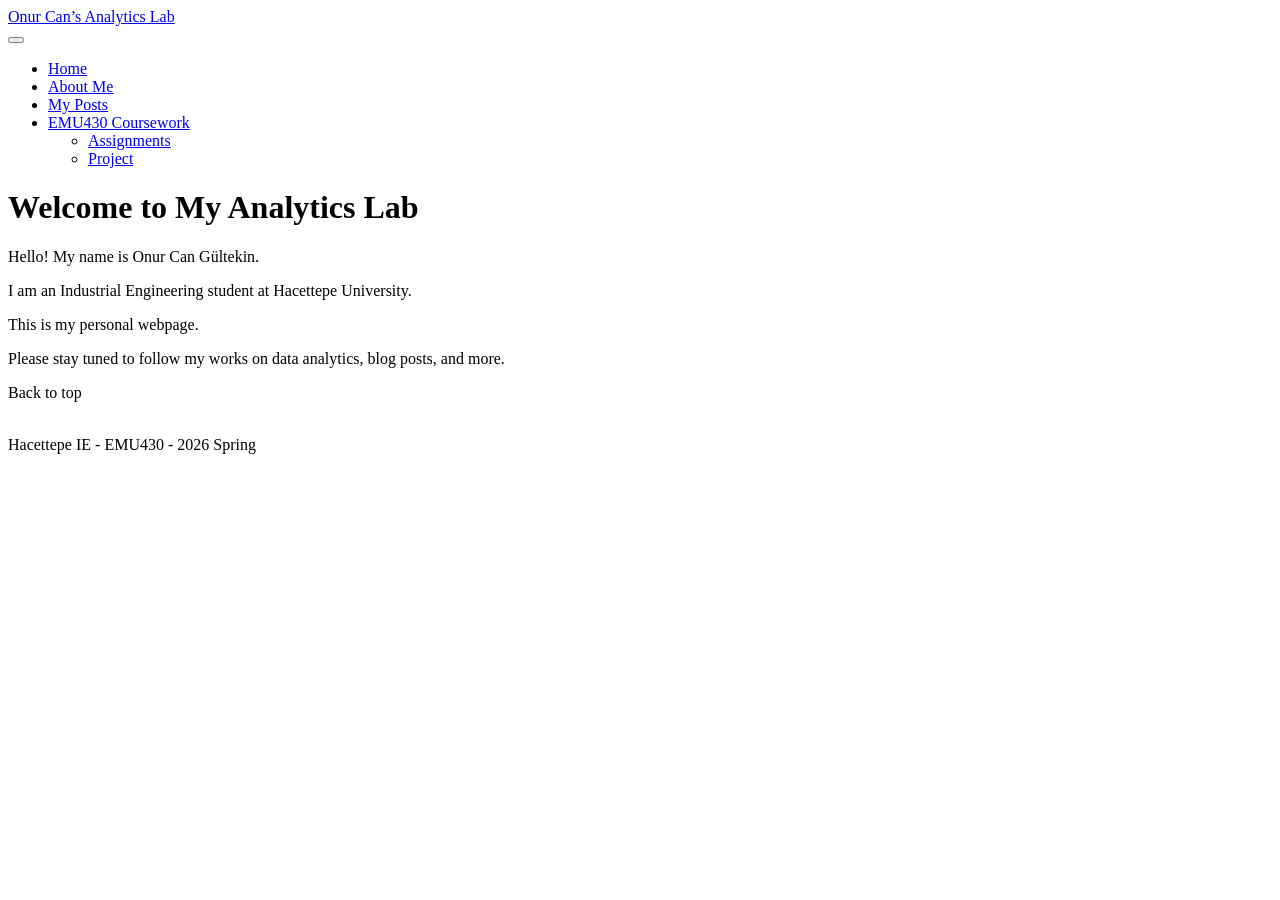
==== docs/index.html @ b6b61f8e "render website" ====
<!DOCTYPE html>
<html xmlns="http://www.w3.org/1999/xhtml" lang="en" xml:lang="en"><head>

<meta charset="utf-8">
<meta name="generator" content="quarto-1.9.36">

<meta name="viewport" content="width=device-width, initial-scale=1.0, user-scalable=yes">


<title>Welcome to My Analytics Lab – Onur Can’s Analytics Lab</title>
<style>
/* Default styles provided by pandoc.
** See https://pandoc.org/MANUAL.html#variables-for-html for config info.
*/
code{white-space: pre-wrap;}
span.smallcaps{font-variant: small-caps;}
div.columns{display: flex; gap: min(4vw, 1.5em);}
div.column{flex: auto; overflow-x: auto;}
div.hanging-indent{margin-left: 1.5em; text-indent: -1.5em;}
ul.task-list{list-style: none;}
ul.task-list li input[type="checkbox"] {
  width: 0.8em;
  margin: 0 0.8em 0.2em -1em; /* quarto-specific, see https://github.com/quarto-dev/quarto-cli/issues/4556 */ 
  vertical-align: middle;
}
</style>


<script src="site_libs/quarto-nav/quarto-nav.js"></script>
<script src="site_libs/quarto-nav/headroom.min.js"></script>
<script src="site_libs/clipboard/clipboard.min.js"></script>
<script src="site_libs/quarto-search/autocomplete.umd.js"></script>
<script src="site_libs/quarto-search/fuse.min.js"></script>
<script src="site_libs/quarto-search/quarto-search.js"></script>
<meta name="quarto:offset" content="./">
<script src="site_libs/quarto-html/quarto.js" type="module"></script>
<script src="site_libs/quarto-html/tabsets/tabsets.js" type="module"></script>
<script src="site_libs/quarto-html/popper.min.js"></script>
<script src="site_libs/quarto-html/tippy.umd.min.js"></script>
<script src="site_libs/quarto-html/anchor.min.js"></script>
<link href="site_libs/quarto-html/tippy.css" rel="stylesheet">
<link href="site_libs/quarto-html/quarto-syntax-highlighting-845c23b38eaddc0f92fda52bfe77a8c8.css" rel="stylesheet" class="quarto-color-scheme" id="quarto-text-highlighting-styles">
<link href="site_libs/quarto-html/quarto-syntax-highlighting-dark-f418161beb48e0141c760e455f12af2c.css" rel="stylesheet" class="quarto-color-scheme quarto-color-alternate" id="quarto-text-highlighting-styles">
<link href="site_libs/quarto-html/quarto-syntax-highlighting-845c23b38eaddc0f92fda52bfe77a8c8.css" rel="stylesheet" class="quarto-color-scheme-extra" id="quarto-text-highlighting-styles">
<script src="site_libs/bootstrap/bootstrap.min.js"></script>
<link href="site_libs/bootstrap/bootstrap-icons.css" rel="stylesheet">
<link href="site_libs/bootstrap/bootstrap-6598461ff1bf7084bf14536e9c45f7d7.min.css" rel="stylesheet" append-hash="true" class="quarto-color-scheme" id="quarto-bootstrap" data-mode="light">
<link href="site_libs/bootstrap/bootstrap-dark-7228469e8177cf19fa3481c50c5a92b0.min.css" rel="stylesheet" append-hash="true" class="quarto-color-scheme quarto-color-alternate" id="quarto-bootstrap" data-mode="dark">
<link href="site_libs/bootstrap/bootstrap-6598461ff1bf7084bf14536e9c45f7d7.min.css" rel="stylesheet" append-hash="true" class="quarto-color-scheme-extra" id="quarto-bootstrap" data-mode="light">
<script id="quarto-search-options" type="application/json">{
  "location": "navbar",
  "copy-button": false,
  "collapse-after": 3,
  "panel-placement": "end",
  "type": "overlay",
  "limit": 50,
  "keyboard-shortcut": [
    "f",
    "/",
    "s"
  ],
  "show-item-context": false,
  "language": {
    "search-no-results-text": "No results",
    "search-matching-documents-text": "matching documents",
    "search-copy-link-title": "Copy link to search",
    "search-hide-matches-text": "Hide additional matches",
    "search-more-match-text": "more match in this document",
    "search-more-matches-text": "more matches in this document",
    "search-clear-button-title": "Clear",
    "search-text-placeholder": "",
    "search-detached-cancel-button-title": "Cancel",
    "search-submit-button-title": "Submit",
    "search-label": "Search"
  }
}</script>


<link rel="stylesheet" href="styles.css">
</head>

<body class="docked nav-fixed quarto-light"><script id="quarto-html-before-body" type="application/javascript">
    const toggleBodyColorMode = (bsSheetEl) => {
      const mode = bsSheetEl.getAttribute("data-mode");
      const bodyEl = window.document.querySelector("body");
      if (mode === "dark") {
        bodyEl.classList.add("quarto-dark");
        bodyEl.classList.remove("quarto-light");
      } else {
        bodyEl.classList.add("quarto-light");
        bodyEl.classList.remove("quarto-dark");
      }
    }
    const toggleBodyColorPrimary = () => {
      const bsSheetEl = window.document.querySelector("link#quarto-bootstrap:not([rel=disabled-stylesheet])");
      if (bsSheetEl) {
        toggleBodyColorMode(bsSheetEl);
      }
    }
    const setColorSchemeToggle = (alternate) => {
      const toggles = window.document.querySelectorAll('.quarto-color-scheme-toggle');
      for (let i=0; i < toggles.length; i++) {
        const toggle = toggles[i];
        if (toggle) {
          if (alternate) {
            toggle.classList.add("alternate");
          } else {
            toggle.classList.remove("alternate");
          }
        }
      }
    };
    const toggleColorMode = (alternate) => {
      // Switch the stylesheets
      const primaryStylesheets = window.document.querySelectorAll('link.quarto-color-scheme:not(.quarto-color-alternate)');
      const alternateStylesheets = window.document.querySelectorAll('link.quarto-color-scheme.quarto-color-alternate');
      manageTransitions('#quarto-margin-sidebar .nav-link', false);
      if (alternate) {
        // note: dark is layered on light, we don't disable primary!
        enableStylesheet(alternateStylesheets);
        for (const sheetNode of alternateStylesheets) {
          if (sheetNode.id === "quarto-bootstrap") {
            toggleBodyColorMode(sheetNode);
          }
        }
      } else {
        disableStylesheet(alternateStylesheets);
        enableStylesheet(primaryStylesheets)
        toggleBodyColorPrimary();
      }
      manageTransitions('#quarto-margin-sidebar .nav-link', true);
      // Switch the toggles
      setColorSchemeToggle(alternate)
      // Hack to workaround the fact that safari doesn't
      // properly recolor the scrollbar when toggling (#1455)
      if (navigator.userAgent.indexOf('Safari') > 0 && navigator.userAgent.indexOf('Chrome') == -1) {
        manageTransitions("body", false);
        window.scrollTo(0, 1);
        setTimeout(() => {
          window.scrollTo(0, 0);
          manageTransitions("body", true);
        }, 40);
      }
    }
    const disableStylesheet = (stylesheets) => {
      for (let i=0; i < stylesheets.length; i++) {
        const stylesheet = stylesheets[i];
        stylesheet.rel = 'disabled-stylesheet';
      }
    }
    const enableStylesheet = (stylesheets) => {
      for (let i=0; i < stylesheets.length; i++) {
        const stylesheet = stylesheets[i];
        if(stylesheet.rel !== 'stylesheet') { // for Chrome, which will still FOUC without this check
          stylesheet.rel = 'stylesheet';
        }
      }
    }
    const manageTransitions = (selector, allowTransitions) => {
      const els = window.document.querySelectorAll(selector);
      for (let i=0; i < els.length; i++) {
        const el = els[i];
        if (allowTransitions) {
          el.classList.remove('notransition');
        } else {
          el.classList.add('notransition');
        }
      }
    }
    const isFileUrl = () => {
      return window.location.protocol === 'file:';
    }
    const hasAlternateSentinel = () => {
      let styleSentinel = getColorSchemeSentinel();
      if (styleSentinel !== null) {
        return styleSentinel === "alternate";
      } else {
        return false;
      }
    }
    const setStyleSentinel = (alternate) => {
      const value = alternate ? "alternate" : "default";
      if (!isFileUrl()) {
        window.localStorage.setItem("quarto-color-scheme", value);
      } else {
        localAlternateSentinel = value;
      }
    }
    const getColorSchemeSentinel = () => {
      if (!isFileUrl()) {
        const storageValue = window.localStorage.getItem("quarto-color-scheme");
        return storageValue != null ? storageValue : localAlternateSentinel;
      } else {
        return localAlternateSentinel;
      }
    }
    const toggleGiscusIfUsed = (isAlternate, darkModeDefault) => {
      const baseTheme = document.querySelector('#giscus-base-theme')?.value ?? 'light';
      const alternateTheme = document.querySelector('#giscus-alt-theme')?.value ?? 'dark';
      let newTheme = '';
      if(authorPrefersDark) {
        newTheme = isAlternate ? baseTheme : alternateTheme;
      } else {
        newTheme = isAlternate ? alternateTheme : baseTheme;
      }
      const changeGiscusTheme = () => {
        // From: https://github.com/giscus/giscus/issues/336
        const sendMessage = (message) => {
          const iframe = document.querySelector('iframe.giscus-frame');
          if (!iframe) return;
          iframe.contentWindow.postMessage({ giscus: message }, 'https://giscus.app');
        }
        sendMessage({
          setConfig: {
            theme: newTheme
          }
        });
      }
      const isGiscussLoaded = window.document.querySelector('iframe.giscus-frame') !== null;
      if (isGiscussLoaded) {
        changeGiscusTheme();
      }
    };
    const authorPrefersDark = false;
    const darkModeDefault = authorPrefersDark;
      document.querySelector('link#quarto-text-highlighting-styles.quarto-color-scheme-extra').rel = 'disabled-stylesheet';
      document.querySelector('link#quarto-bootstrap.quarto-color-scheme-extra').rel = 'disabled-stylesheet';
    let localAlternateSentinel = darkModeDefault ? 'alternate' : 'default';
    // Dark / light mode switch
    window.quartoToggleColorScheme = () => {
      // Read the current dark / light value
      let toAlternate = !hasAlternateSentinel();
      toggleColorMode(toAlternate);
      setStyleSentinel(toAlternate);
      toggleGiscusIfUsed(toAlternate, darkModeDefault);
      window.dispatchEvent(new Event('resize'));
    };
    // Switch to dark mode if need be
    if (hasAlternateSentinel()) {
      toggleColorMode(true);
    } else {
      toggleColorMode(false);
    }
  </script>

<div id="quarto-search-results"></div>
  <header id="quarto-header" class="headroom fixed-top">
    <nav class="navbar navbar-expand-lg " data-bs-theme="dark">
      <div class="navbar-container container-fluid">
      <div class="navbar-brand-container mx-auto">
    <a class="navbar-brand" href="./index.html">
    <span class="navbar-title">Onur Can’s Analytics Lab</span>
    </a>
  </div>
            <div id="quarto-search" class="" title="Search"></div>
          <button class="navbar-toggler" type="button" data-bs-toggle="collapse" data-bs-target="#navbarCollapse" aria-controls="navbarCollapse" role="menu" aria-expanded="false" aria-label="Toggle navigation" onclick="if (window.quartoToggleHeadroom) { window.quartoToggleHeadroom(); }">
  <span class="navbar-toggler-icon"></span>
</button>
          <div class="collapse navbar-collapse" id="navbarCollapse">
            <ul class="navbar-nav navbar-nav-scroll me-auto">
  <li class="nav-item">
    <a class="nav-link active" href="./index.html" aria-current="page"> 
<span class="menu-text">Home</span></a>
  </li>  
  <li class="nav-item">
    <a class="nav-link" href="./about.html"> 
<span class="menu-text">About Me</span></a>
  </li>  
  <li class="nav-item">
    <a class="nav-link" href="./posts.html"> 
<span class="menu-text">My Posts</span></a>
  </li>  
  <li class="nav-item dropdown ">
    <a class="nav-link dropdown-toggle" href="#" id="nav-menu-emu430-coursework" role="link" data-bs-toggle="dropdown" aria-expanded="false">
 <span class="menu-text">EMU430 Coursework</span>
    </a>
    <ul class="dropdown-menu" aria-labelledby="nav-menu-emu430-coursework">    
        <li>
    <a class="dropdown-item" href="./assignments.html">
 <span class="dropdown-text">Assignments</span></a>
  </li>  
        <li>
    <a class="dropdown-item" href="./project.html">
 <span class="dropdown-text">Project</span></a>
  </li>  
    </ul>
  </li>
</ul>
          </div> <!-- /navcollapse -->
            <div class="quarto-navbar-tools tools-wide">
    <a href="https://emu-hacettepe-analytics.github.io/emu430-spring2026-onurcang/" title="" class="quarto-navigation-tool px-1" aria-label=""><i class="bi bi-github"></i></a>
    <a href="https://www.instagram.com/onurcangultekn/" title="" class="quarto-navigation-tool px-1" aria-label=""><i class="bi bi-instagram"></i></a>
    <a href="https://www.linkedin.com/in/onur-can-g%C3%BCltekin-58121321a/" title="" class="quarto-navigation-tool px-1" aria-label=""><i class="bi bi-linkedin"></i></a>
  <a href="" class="quarto-color-scheme-toggle quarto-navigation-tool  px-1" onclick="window.quartoToggleColorScheme(); return false;" title="Toggle dark mode"><i class="bi"></i></a>
</div>
      </div> <!-- /container-fluid -->
    </nav>
</header>
<!-- content -->
<div id="quarto-content" class="quarto-container page-columns page-rows-contents page-layout-article page-navbar">
<!-- sidebar -->
  <nav id="quarto-sidebar" class="sidebar collapse collapse-horizontal quarto-sidebar-collapse-item sidebar-navigation docked overflow-auto">
    
</nav>
<div id="quarto-sidebar-glass" class="quarto-sidebar-collapse-item" data-bs-toggle="collapse" data-bs-target=".quarto-sidebar-collapse-item"></div>
<!-- margin-sidebar -->
    <div id="quarto-margin-sidebar" class="sidebar margin-sidebar zindex-bottom">
    </div>
<!-- main -->
<main class="content" id="quarto-document-content">


<header id="title-block-header" class="quarto-title-block default">
<div class="quarto-title">
<h1 class="title">Welcome to My Analytics Lab</h1>
</div>



<div class="quarto-title-meta">

    
  
    
  </div>
  


</header>


<p>Hello! My name is Onur Can Gültekin.</p>
<p>I am an Industrial Engineering student at Hacettepe University.</p>
<p>This is my personal webpage.</p>
<p>Please stay tuned to follow my works on data analytics, blog posts, and more.</p>



<a onclick="window.scrollTo(0, 0); return false;" role="button" id="quarto-back-to-top"><i class="bi bi-arrow-up"></i> Back to top</a></main> <!-- /main -->
<script id="quarto-html-after-body" type="application/javascript">
  window.document.addEventListener("DOMContentLoaded", function (event) {
    // Ensure there is a toggle, if there isn't float one in the top right
    if (window.document.querySelector('.quarto-color-scheme-toggle') === null) {
      const a = window.document.createElement('a');
      a.classList.add('top-right');
      a.classList.add('quarto-color-scheme-toggle');
      a.href = "";
      a.onclick = function() { try { window.quartoToggleColorScheme(); } catch {} return false; };
      const i = window.document.createElement("i");
      i.classList.add('bi');
      a.appendChild(i);
      window.document.body.appendChild(a);
    }
    setColorSchemeToggle(hasAlternateSentinel())
    const icon = "";
    const anchorJS = new window.AnchorJS();
    anchorJS.options = {
      placement: 'right',
      icon: icon
    };
    anchorJS.add('.anchored');
    const isCodeAnnotation = (el) => {
      for (const clz of el.classList) {
        if (clz.startsWith('code-annotation-')) {                     
          return true;
        }
      }
      return false;
    }
    const onCopySuccess = function(e) {
      // button target
      const button = e.trigger;
      // don't keep focus
      button.blur();
      // flash "checked"
      button.classList.add('code-copy-button-checked');
      var currentTitle = button.getAttribute("title");
      button.setAttribute("title", "Copied!");
      let tooltip;
      if (window.bootstrap) {
        button.setAttribute("data-bs-toggle", "tooltip");
        button.setAttribute("data-bs-placement", "left");
        button.setAttribute("data-bs-title", "Copied!");
        tooltip = new bootstrap.Tooltip(button, 
          { trigger: "manual", 
            customClass: "code-copy-button-tooltip",
            offset: [0, -8]});
        tooltip.show();    
      }
      setTimeout(function() {
        if (tooltip) {
          tooltip.hide();
          button.removeAttribute("data-bs-title");
          button.removeAttribute("data-bs-toggle");
          button.removeAttribute("data-bs-placement");
        }
        button.setAttribute("title", currentTitle);
        button.classList.remove('code-copy-button-checked');
      }, 1000);
      // clear code selection
      e.clearSelection();
    }
    const getTextToCopy = function(trigger) {
      const outerScaffold = trigger.parentElement.cloneNode(true);
      const codeEl = outerScaffold.querySelector('code');
      for (const childEl of codeEl.children) {
        if (isCodeAnnotation(childEl)) {
          childEl.remove();
        }
      }
      return codeEl.innerText;
    }
    const clipboard = new window.ClipboardJS('.code-copy-button:not([data-in-quarto-modal])', {
      text: getTextToCopy
    });
    clipboard.on('success', onCopySuccess);
    if (window.document.getElementById('quarto-embedded-source-code-modal')) {
      const clipboardModal = new window.ClipboardJS('.code-copy-button[data-in-quarto-modal]', {
        text: getTextToCopy,
        container: window.document.getElementById('quarto-embedded-source-code-modal')
      });
      clipboardModal.on('success', onCopySuccess);
    }
      var localhostRegex = new RegExp(/^(?:http|https):\/\/localhost\:?[0-9]*\//);
      var mailtoRegex = new RegExp(/^mailto:/);
        var filterRegex = new RegExp('/' + window.location.host + '/');
      var isInternal = (href) => {
          return filterRegex.test(href) || localhostRegex.test(href) || mailtoRegex.test(href);
      }
      // Inspect non-navigation links and adorn them if external
     var links = window.document.querySelectorAll('a[href]:not(.nav-link):not(.navbar-brand):not(.toc-action):not(.sidebar-link):not(.sidebar-item-toggle):not(.pagination-link):not(.no-external):not([aria-hidden]):not(.dropdown-item):not(.quarto-navigation-tool):not(.about-link)');
      for (var i=0; i<links.length; i++) {
        const link = links[i];
        if (!isInternal(link.href)) {
          // undo the damage that might have been done by quarto-nav.js in the case of
          // links that we want to consider external
          if (link.dataset.originalHref !== undefined) {
            link.href = link.dataset.originalHref;
          }
        }
      }
    function tippyHover(el, contentFn, onTriggerFn, onUntriggerFn) {
      const config = {
        allowHTML: true,
        maxWidth: 500,
        delay: 100,
        arrow: false,
        appendTo: function(el) {
            return el.parentElement;
        },
        interactive: true,
        interactiveBorder: 10,
        theme: 'quarto',
        placement: 'bottom-start',
      };
      if (contentFn) {
        config.content = contentFn;
      }
      if (onTriggerFn) {
        config.onTrigger = onTriggerFn;
      }
      if (onUntriggerFn) {
        config.onUntrigger = onUntriggerFn;
      }
      window.tippy(el, config); 
    }
    const noterefs = window.document.querySelectorAll('a[role="doc-noteref"]');
    for (var i=0; i<noterefs.length; i++) {
      const ref = noterefs[i];
      tippyHover(ref, function() {
        // use id or data attribute instead here
        let href = ref.getAttribute('data-footnote-href') || ref.getAttribute('href');
        try { href = new URL(href).hash; } catch {}
        const id = href.replace(/^#\/?/, "");
        const note = window.document.getElementById(id);
        if (note) {
          return note.innerHTML;
        } else {
          return "";
        }
      });
    }
    const xrefs = window.document.querySelectorAll('a.quarto-xref');
    const processXRef = (id, note) => {
      // Strip column container classes
      const stripColumnClz = (el) => {
        el.classList.remove("page-full", "page-columns");
        if (el.children) {
          for (const child of el.children) {
            stripColumnClz(child);
          }
        }
      }
      stripColumnClz(note)
      if (id === null || id.startsWith('sec-')) {
        // Special case sections, only their first couple elements
        const container = document.createElement("div");
        if (note.children && note.children.length > 2) {
          container.appendChild(note.children[0].cloneNode(true));
          for (let i = 1; i < note.children.length; i++) {
            const child = note.children[i];
            if (child.tagName === "P" && child.innerText === "") {
              continue;
            } else {
              container.appendChild(child.cloneNode(true));
              break;
            }
          }
          if (window.Quarto?.typesetMath) {
            window.Quarto.typesetMath(container);
          }
          return container.innerHTML
        } else {
          if (window.Quarto?.typesetMath) {
            window.Quarto.typesetMath(note);
          }
          return note.innerHTML;
        }
      } else {
        // Remove any anchor links if they are present
        const anchorLink = note.querySelector('a.anchorjs-link');
        if (anchorLink) {
          anchorLink.remove();
        }
        if (window.Quarto?.typesetMath) {
          window.Quarto.typesetMath(note);
        }
        if (note.classList.contains("callout")) {
          return note.outerHTML;
        } else {
          return note.innerHTML;
        }
      }
    }
    for (var i=0; i<xrefs.length; i++) {
      const xref = xrefs[i];
      tippyHover(xref, undefined, function(instance) {
        instance.disable();
        let url = xref.getAttribute('href');
        let hash = undefined; 
        if (url.startsWith('#')) {
          hash = url;
        } else {
          try { hash = new URL(url).hash; } catch {}
        }
        if (hash) {
          const id = hash.replace(/^#\/?/, "");
          const note = window.document.getElementById(id);
          if (note !== null) {
            try {
              const html = processXRef(id, note.cloneNode(true));
              instance.setContent(html);
            } finally {
              instance.enable();
              instance.show();
            }
          } else {
            // See if we can fetch this
            fetch(url.split('#')[0])
            .then(res => res.text())
            .then(html => {
              const parser = new DOMParser();
              const htmlDoc = parser.parseFromString(html, "text/html");
              const note = htmlDoc.getElementById(id);
              if (note !== null) {
                const html = processXRef(id, note);
                instance.setContent(html);
              } 
            }).finally(() => {
              instance.enable();
              instance.show();
            });
          }
        } else {
          // See if we can fetch a full url (with no hash to target)
          // This is a special case and we should probably do some content thinning / targeting
          fetch(url)
          .then(res => res.text())
          .then(html => {
            const parser = new DOMParser();
            const htmlDoc = parser.parseFromString(html, "text/html");
            const note = htmlDoc.querySelector('main.content');
            if (note !== null) {
              // This should only happen for chapter cross references
              // (since there is no id in the URL)
              // remove the first header
              if (note.children.length > 0 && note.children[0].tagName === "HEADER") {
                note.children[0].remove();
              }
              const html = processXRef(null, note);
              instance.setContent(html);
            } 
          }).finally(() => {
            instance.enable();
            instance.show();
          });
        }
      }, function(instance) {
      });
    }
        let selectedAnnoteEl;
        const selectorForAnnotation = ( cell, annotation) => {
          let cellAttr = 'data-code-cell="' + cell + '"';
          let lineAttr = 'data-code-annotation="' +  annotation + '"';
          const selector = 'span[' + cellAttr + '][' + lineAttr + ']';
          return selector;
        }
        const selectCodeLines = (annoteEl) => {
          const doc = window.document;
          const targetCell = annoteEl.getAttribute("data-target-cell");
          const targetAnnotation = annoteEl.getAttribute("data-target-annotation");
          const annoteSpan = window.document.querySelector(selectorForAnnotation(targetCell, targetAnnotation));
          const lines = annoteSpan.getAttribute("data-code-lines").split(",");
          const lineIds = lines.map((line) => {
            return targetCell + "-" + line;
          })
          let top = null;
          let height = null;
          let parent = null;
          if (lineIds.length > 0) {
              //compute the position of the single el (top and bottom and make a div)
              const el = window.document.getElementById(lineIds[0]);
              top = el.offsetTop;
              height = el.offsetHeight;
              parent = el.parentElement.parentElement;
            if (lineIds.length > 1) {
              const lastEl = window.document.getElementById(lineIds[lineIds.length - 1]);
              const bottom = lastEl.offsetTop + lastEl.offsetHeight;
              height = bottom - top;
            }
            if (top !== null && height !== null && parent !== null) {
              // cook up a div (if necessary) and position it 
              let div = window.document.getElementById("code-annotation-line-highlight");
              if (div === null) {
                div = window.document.createElement("div");
                div.setAttribute("id", "code-annotation-line-highlight");
                div.style.position = 'absolute';
                parent.appendChild(div);
              }
              div.style.top = top - 2 + "px";
              div.style.height = height + 4 + "px";
              div.style.left = 0;
              let gutterDiv = window.document.getElementById("code-annotation-line-highlight-gutter");
              if (gutterDiv === null) {
                gutterDiv = window.document.createElement("div");
                gutterDiv.setAttribute("id", "code-annotation-line-highlight-gutter");
                gutterDiv.style.position = 'absolute';
                const codeCell = window.document.getElementById(targetCell);
                const gutter = codeCell.querySelector('.code-annotation-gutter');
                gutter.appendChild(gutterDiv);
              }
              gutterDiv.style.top = top - 2 + "px";
              gutterDiv.style.height = height + 4 + "px";
            }
            selectedAnnoteEl = annoteEl;
          }
        };
        const unselectCodeLines = () => {
          const elementsIds = ["code-annotation-line-highlight", "code-annotation-line-highlight-gutter"];
          elementsIds.forEach((elId) => {
            const div = window.document.getElementById(elId);
            if (div) {
              div.remove();
            }
          });
          selectedAnnoteEl = undefined;
        };
          // Handle positioning of the toggle
      window.addEventListener(
        "resize",
        throttle(() => {
          elRect = undefined;
          if (selectedAnnoteEl) {
            selectCodeLines(selectedAnnoteEl);
          }
        }, 10)
      );
      function throttle(fn, ms) {
      let throttle = false;
      let timer;
        return (...args) => {
          if(!throttle) { // first call gets through
              fn.apply(this, args);
              throttle = true;
          } else { // all the others get throttled
              if(timer) clearTimeout(timer); // cancel #2
              timer = setTimeout(() => {
                fn.apply(this, args);
                timer = throttle = false;
              }, ms);
          }
        };
      }
        // Attach click handler to the DT
        const annoteDls = window.document.querySelectorAll('dt[data-target-cell]');
        for (const annoteDlNode of annoteDls) {
          annoteDlNode.addEventListener('click', (event) => {
            const clickedEl = event.target;
            if (clickedEl !== selectedAnnoteEl) {
              unselectCodeLines();
              const activeEl = window.document.querySelector('dt[data-target-cell].code-annotation-active');
              if (activeEl) {
                activeEl.classList.remove('code-annotation-active');
              }
              selectCodeLines(clickedEl);
              clickedEl.classList.add('code-annotation-active');
            } else {
              // Unselect the line
              unselectCodeLines();
              clickedEl.classList.remove('code-annotation-active');
            }
          });
        }
    const findCites = (el) => {
      const parentEl = el.parentElement;
      if (parentEl) {
        const cites = parentEl.dataset.cites;
        if (cites) {
          return {
            el,
            cites: cites.split(' ')
          };
        } else {
          return findCites(el.parentElement)
        }
      } else {
        return undefined;
      }
    };
    var bibliorefs = window.document.querySelectorAll('a[role="doc-biblioref"]');
    for (var i=0; i<bibliorefs.length; i++) {
      const ref = bibliorefs[i];
      const citeInfo = findCites(ref);
      if (citeInfo) {
        tippyHover(citeInfo.el, function() {
          var popup = window.document.createElement('div');
          citeInfo.cites.forEach(function(cite) {
            var citeDiv = window.document.createElement('div');
            citeDiv.classList.add('hanging-indent');
            citeDiv.classList.add('csl-entry');
            var biblioDiv = window.document.getElementById('ref-' + cite);
            if (biblioDiv) {
              citeDiv.innerHTML = biblioDiv.innerHTML;
            }
            popup.appendChild(citeDiv);
          });
          return popup.innerHTML;
        });
      }
    }
  });
  </script>
</div> <!-- /content -->
<footer class="footer">
  <div class="nav-footer">
    <div class="nav-footer-left">
      &nbsp;
    </div>   
    <div class="nav-footer-center">
<p>Hacettepe IE - EMU430 - 2026 Spring</p>
</div>
    <div class="nav-footer-right">
      &nbsp;
    </div>
  </div>
</footer>




</body></html>
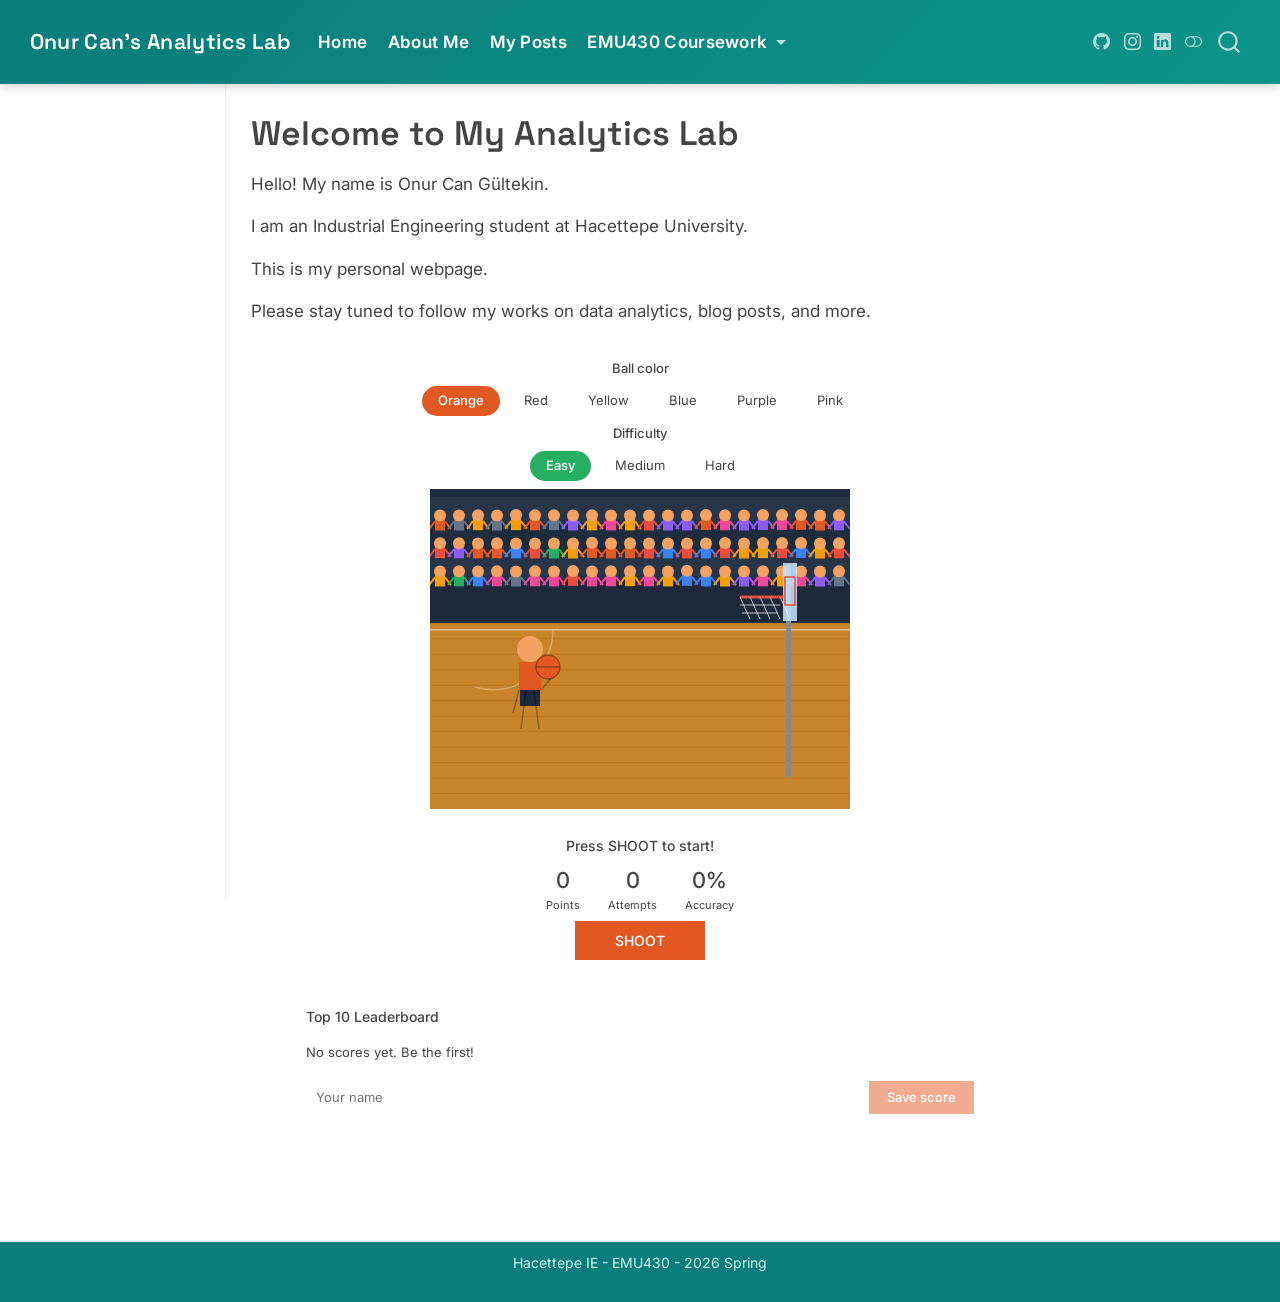
==== commit 6f919b09: "render website" ====
--- a/docs/index.html
+++ b/docs/index.html
@@ -333,6 +333,308 @@
 <p>I am an Industrial Engineering student at Hacettepe University.</p>
 <p>This is my personal webpage.</p>
 <p>Please stay tuned to follow my works on data analytics, blog posts, and more.</p>
+<style>
+#app{max-width:700px;margin:0 auto;padding:1rem 0;font-family:var(--font-sans)}
+#canvas{border-radius:var(--border-radius-lg);border:0.5px solid var(--color-border-tertiary);display:block;margin:0 auto;cursor:pointer}
+.section-title{font-size:13px;color:var(--color-text-secondary);margin:0 0 6px;font-weight:500;text-align:center}
+.row{display:flex;gap:8px;justify-content:center;margin:8px 0;flex-wrap:wrap}
+.pill-btn{padding:5px 16px;border-radius:20px;border:0.5px solid var(--color-border-secondary);background:var(--color-background-primary);color:var(--color-text-primary);font-size:13px;cursor:pointer;transition:all .15s;font-weight:400}
+.pill-btn.active{background:var(--sel,#e25822);color:#fff;border-color:transparent;font-weight:500}
+.pill-btn:hover:not(.active){background:var(--color-background-secondary)}
+#timing-bar-wrap{width:320px;height:12px;background:var(--color-background-secondary);border-radius:6px;margin:8px auto 0;border:0.5px solid var(--color-border-tertiary);overflow:hidden}
+#timing-bar{height:100%;width:0%;border-radius:6px;background:#e25822;transition:background .1s}
+#msg{font-size:14px;font-weight:500;min-height:20px;margin:6px 0 0;color:var(--color-text-primary);text-align:center}
+#shoot-btn{margin:8px auto 0;display:block;font-size:14px;padding:9px 40px;border-radius:var(--border-radius-lg);background:#e25822;color:#fff;border:none;cursor:pointer;font-weight:500}
+#shoot-btn:active{transform:scale(.97)}
+.stat-row{display:flex;justify-content:center;gap:28px;margin:8px 0 0}
+.stat{text-align:center}
+.stat-num{font-size:22px;font-weight:500;color:var(--color-text-primary)}
+.stat-lbl{font-size:11px;color:var(--color-text-secondary)}
+.divider{border:none;border-top:0.5px solid var(--color-border-tertiary);margin:16px 0}
+#leaderboard{background:var(--color-background-primary);border:0.5px solid var(--color-border-tertiary);border-radius:var(--border-radius-lg);padding:14px 16px}
+#lb-list{margin:8px 0 0}
+.lb-row{display:flex;align-items:center;gap:10px;padding:6px 0;border-bottom:0.5px solid var(--color-border-tertiary);font-size:13px}
+.lb-row:last-child{border-bottom:none}
+.lb-rank{width:22px;text-align:center;font-weight:500;color:var(--color-text-secondary)}
+.lb-name{flex:1;color:var(--color-text-primary)}
+.lb-diff{font-size:11px;color:var(--color-text-secondary);background:var(--color-background-secondary);padding:2px 7px;border-radius:10px}
+.lb-score{font-weight:500;color:var(--color-text-primary);min-width:36px;text-align:right}
+#save-row{display:flex;gap:8px;margin-top:10px}
+#save-row input{flex:1;padding:7px 10px;border-radius:var(--border-radius-md);border:0.5px solid var(--color-border-secondary);background:var(--color-background-primary);color:var(--color-text-primary);font-size:13px}
+#save-btn{padding:7px 18px;border-radius:var(--border-radius-md);background:#e25822;color:#fff;border:none;cursor:pointer;font-size:13px;font-weight:500;white-space:nowrap}
+#save-btn:disabled{opacity:.5;cursor:default}
+#lb-status{font-size:12px;color:var(--color-text-secondary);margin:4px 0 0;min-height:16px}
+</style>
+
+<div id="app">
+  <p class="section-title">Ball color</p>
+  <div class="row" id="color-btns">
+    <button class="pill-btn active" data-color="#e25822" style="--sel:#e25822">Orange</button>
+    <button class="pill-btn" data-color="#e74c3c" style="--sel:#e74c3c">Red</button>
+    <button class="pill-btn" data-color="#f59e0b" style="--sel:#f59e0b">Yellow</button>
+    <button class="pill-btn" data-color="#3b82f6" style="--sel:#3b82f6">Blue</button>
+    <button class="pill-btn" data-color="#8b5cf6" style="--sel:#8b5cf6">Purple</button>
+    <button class="pill-btn" data-color="#ec4899" style="--sel:#ec4899">Pink</button>
+  </div>
+  <p class="section-title" style="margin-top:8px">Difficulty</p>
+  <div class="row" id="diff-btns">
+    <button class="pill-btn active" data-diff="Easy" data-speed="1.4" style="--sel:#27ae60">Easy</button>
+    <button class="pill-btn" data-diff="Medium" data-speed="2.4" style="--sel:#f59e0b">Medium</button>
+    <button class="pill-btn" data-diff="Hard" data-speed="3.8" style="--sel:#e74c3c">Hard</button>
+  </div>
+
+  <canvas id="canvas" width="420" height="320"></canvas>
+  <div id="timing-bar-wrap"><div id="timing-bar"></div></div>
+  <div id="msg">Press SHOOT to start!</div>
+  <div class="stat-row">
+    <div class="stat"><div class="stat-num" id="score">0</div><div class="stat-lbl">Points</div></div>
+    <div class="stat"><div class="stat-num" id="attempts">0</div><div class="stat-lbl">Attempts</div></div>
+    <div class="stat"><div class="stat-num" id="pct">0%</div><div class="stat-lbl">Accuracy</div></div>
+  </div>
+  <div style="text-align:center"><button id="shoot-btn">SHOOT</button></div>
+  <hr class="divider">
+  <div id="leaderboard">
+    <div style="display:flex;align-items:center;justify-content:space-between">
+      <span style="font-size:14px;font-weight:500;color:var(--color-text-primary)">Top 10 Leaderboard</span>
+      <span id="lb-loading" style="font-size:12px;color:var(--color-text-secondary)">Loading...</span>
+    </div>
+    <div id="lb-list"></div>
+    <div id="save-row">
+      <input id="name-input" type="text" placeholder="Your name" maxlength="20">
+      <button id="save-btn" disabled="">Save score</button>
+    </div>
+    <div id="lb-status"></div>
+  </div>
+</div>
+
+<script>
+const canvas=document.getElementById('canvas'),ctx=canvas.getContext('2d');
+const W=canvas.width,H=canvas.height;
+let ballColor='#e25822',timerSpeed=1.4,diffLabel='Easy';
+let state='idle',timerVal=0,timerDir=1;
+let ballX,ballY,ballVx,ballVy,spin=0,scored=false,animId=null;
+let score=0,attempts=0,makes=0;
+let cheerTimer=0;
+let confetti=[];
+
+const HOOP_X=330,HOOP_Y=108,HOOP_R=20;
+const BX=100,BY=210;
+
+const CROWD=[];
+const crowdColors=['#e74c3c','#3b82f6','#f59e0b','#8b5cf6','#ec4899','#27ae60','#e25822','#64748b'];
+for(let row=0;row<3;row++){
+  for(let i=0;i<22;i++){
+    CROWD.push({
+      x:10+i*19,y:18+row*28,
+      color:crowdColors[Math.floor(Math.random()*crowdColors.length)],
+      phase:Math.random()*Math.PI*2,
+      speed:0.04+Math.random()*0.03
+    });
+  }
+}
+
+function drawStands(){
+  ctx.fillStyle='#1e293b';ctx.fillRect(0,0,W,H*0.42);
+  for(let r=0;r<3;r++){
+    ctx.fillStyle=r%2===0?'#263548':'#1e2d3e';
+    ctx.fillRect(0,8+r*28,W,26);
+  }
+}
+function drawCrowd(){
+  CROWD.forEach(p=>{
+    const bounce=cheerTimer>0?Math.sin(p.phase)*6:Math.sin(p.phase*0.3)*1.5;
+    const armAngle=cheerTimer>0?-2.0+Math.sin(p.phase+Date.now()*0.005)*0.4:-0.3;
+    const cy=p.y+bounce;
+    ctx.fillStyle=p.color;ctx.fillRect(p.x-5,cy+10,10,12);
+    ctx.fillStyle='#f4a261';ctx.beginPath();ctx.arc(p.x,cy+7,6,0,Math.PI*2);ctx.fill();
+    ctx.strokeStyle=p.color;ctx.lineWidth=2;
+    ctx.beginPath();
+    ctx.moveTo(p.x-5,cy+13);ctx.lineTo(p.x-11,cy+13+Math.cos(armAngle)*8);
+    ctx.moveTo(p.x+5,cy+13);ctx.lineTo(p.x+11,cy+13+Math.cos(armAngle)*8);
+    ctx.stroke();
+    p.phase+=p.speed;
+  });
+}
+function drawFloor(){
+  ctx.fillStyle='#c8842a';ctx.fillRect(0,H*0.42,W,H*(1-0.42));
+  ctx.strokeStyle='#b5741f';ctx.lineWidth=0.8;
+  for(let i=0;i<12;i++){
+    const y=H*0.42+i*((H*(1-0.42))/12);
+    ctx.beginPath();ctx.moveTo(0,y);ctx.lineTo(W,y);ctx.stroke();
+  }
+  ctx.strokeStyle='rgba(255,255,255,0.5)';ctx.lineWidth=1.5;
+  ctx.beginPath();ctx.moveTo(0,H*0.44);ctx.lineTo(W,H*0.44);ctx.stroke();
+  ctx.beginPath();ctx.arc(W*0.15,H*0.44,60,0,Math.PI*0.6);
+  ctx.strokeStyle='rgba(255,255,255,0.3)';ctx.lineWidth=1.5;ctx.stroke();
+}
+function drawBackboard(){
+  ctx.fillStyle='#888';ctx.fillRect(HOOP_X+HOOP_R+6,HOOP_Y-32,5,H-HOOP_Y);
+  ctx.fillStyle='rgba(200,230,255,0.85)';ctx.fillRect(HOOP_X+HOOP_R+3,HOOP_Y-34,14,58);
+  ctx.strokeStyle='#e74c3c';ctx.lineWidth=1.5;ctx.strokeRect(HOOP_X+HOOP_R+5,HOOP_Y-20,10,28);
+  ctx.strokeStyle='#e74c3c';ctx.lineWidth=3;
+  ctx.beginPath();ctx.moveTo(HOOP_X-HOOP_R,HOOP_Y);ctx.lineTo(HOOP_X+HOOP_R+3,HOOP_Y);ctx.stroke();
+  ctx.strokeStyle='rgba(255,255,255,0.7)';ctx.lineWidth=1;
+  for(let i=0;i<5;i++){
+    ctx.beginPath();
+    ctx.moveTo(HOOP_X-HOOP_R+i*(HOOP_R*2/4),HOOP_Y);
+    ctx.lineTo(HOOP_X-HOOP_R/2+i*(HOOP_R/2),HOOP_Y+22);
+    ctx.stroke();
+  }
+  ctx.beginPath();
+  ctx.moveTo(HOOP_X-HOOP_R,HOOP_Y+8);ctx.lineTo(HOOP_X+HOOP_R,HOOP_Y+8);
+  ctx.moveTo(HOOP_X-HOOP_R+2,HOOP_Y+16);ctx.lineTo(HOOP_X+HOOP_R-2,HOOP_Y+16);
+  ctx.stroke();
+}
+function drawPlayer(){
+  ctx.fillStyle='#f4a261';ctx.beginPath();ctx.arc(BX,BY-50,13,0,Math.PI*2);ctx.fill();
+  ctx.fillStyle=ballColor;ctx.fillRect(BX-11,BY-37,22,28);
+  ctx.fillStyle='#1e293b';ctx.fillRect(BX-10,BY-9,20,16);
+  ctx.strokeStyle='rgba(0,0,0,0.3)';ctx.lineWidth=1.5;
+  ctx.beginPath();ctx.moveTo(BX-11,BY-9);ctx.lineTo(BX-17,BY+14);ctx.stroke();
+  ctx.beginPath();ctx.moveTo(BX+11,BY-9);ctx.lineTo(BX+24,BY-24);ctx.stroke();
+  ctx.beginPath();ctx.moveTo(BX-4,BY-9);ctx.lineTo(BX-9,BY+30);ctx.stroke();
+  ctx.beginPath();ctx.moveTo(BX+4,BY-9);ctx.lineTo(BX+9,BY+30);ctx.stroke();
+}
+function drawBall(x,y,s){
+  ctx.save();ctx.translate(x,y);ctx.rotate(s||0);
+  ctx.fillStyle=ballColor;ctx.beginPath();ctx.arc(0,0,12,0,Math.PI*2);ctx.fill();
+  ctx.strokeStyle='rgba(0,0,0,0.35)';ctx.lineWidth=1.3;
+  ctx.beginPath();ctx.moveTo(-12,0);ctx.lineTo(12,0);ctx.stroke();
+  ctx.beginPath();ctx.arc(0,0,12,0,Math.PI);ctx.stroke();
+  ctx.beginPath();ctx.arc(0,0,12,Math.PI,0);ctx.stroke();
+  ctx.restore();
+}
+function spawnConfetti(){
+  for(let i=0;i<40;i++){
+    confetti.push({
+      x:HOOP_X+Math.random()*40-20,y:HOOP_Y,
+      vx:(Math.random()-0.5)*4,vy:-Math.random()*5-2,
+      color:['#f59e0b','#e74c3c','#3b82f6','#ec4899','#27ae60','#fff'][Math.floor(Math.random()*6)],
+      life:1,w:5+Math.random()*5,h:4+Math.random()*3
+    });
+  }
+}
+function updateConfetti(){
+  confetti=confetti.filter(c=>c.life>0);
+  confetti.forEach(c=>{
+    c.x+=c.vx;c.y+=c.vy;c.vy+=0.15;c.life-=0.025;
+    ctx.save();ctx.globalAlpha=c.life;ctx.fillStyle=c.color;
+    ctx.fillRect(c.x,c.y,c.w,c.h);ctx.restore();
+  });
+}
+function redrawStatic(){
+  ctx.clearRect(0,0,W,H);
+  drawStands();drawCrowd();drawFloor();drawBackboard();drawPlayer();
+  drawBall(BX+18,BY-32,0);
+}
+function updateBar(){
+  const bar=document.getElementById('timing-bar');
+  bar.style.width=timerVal+'%';
+  bar.style.background=(timerVal>38&&timerVal<62)?'#27ae60':ballColor;
+}
+function updateStats(){
+  document.getElementById('score').textContent=score;
+  document.getElementById('attempts').textContent=attempts;
+  document.getElementById('pct').textContent=attempts?Math.round(makes/attempts*100)+'%':'0%';
+  document.getElementById('save-btn').disabled=score===0;
+}
+function setMsg(t,c){const m=document.getElementById('msg');m.textContent=t;m.style.color=c||'var(--color-text-primary)';}
+
+function animate(){
+  ctx.clearRect(0,0,W,H);
+  drawStands();
+  if(cheerTimer>0)cheerTimer--;
+  drawCrowd();drawFloor();drawBackboard();drawPlayer();
+  updateConfetti();
+  if(state==='timing'){
+    timerVal+=timerDir*timerSpeed;
+    if(timerVal>=100||timerVal<=0)timerDir*=-1;
+    updateBar();drawBall(BX+18,BY-32,0);
+  }
+  if(state==='flying'){
+    ballX+=ballVx;ballY+=ballVy;ballVy+=0.3;spin+=0.13;
+    drawBall(ballX,ballY,spin);
+    const dx=ballX-HOOP_X,dy=ballY-HOOP_Y;
+    if(!scored&&Math.sqrt(dx*dx+dy*dy)<HOOP_R+3){
+      scored=true;makes++;score+=2;attempts++;updateStats();
+      setMsg('BASKET! +2','#27ae60');cheerTimer=90;spawnConfetti();
+      state='done';setTimeout(reset,1600);return;
+    }
+    if(ballY>H+20){
+      if(!scored){attempts++;updateStats();setMsg('Miss! Try again.','#e74c3c');state='done';setTimeout(reset,1200);return;}
+    }
+  }
+  if(state!=='done')animId=requestAnimationFrame(animate);
+  else{ctx.clearRect(0,0,W,H);drawStands();drawCrowd();drawFloor();drawBackboard();drawPlayer();}
+}
+function reset(){
+  state='idle';timerVal=0;timerDir=1;scored=false;
+  document.getElementById('timing-bar').style.width='0%';
+  setMsg('Press SHOOT to start!');
+  document.getElementById('shoot-btn').textContent='SHOOT';
+  cancelAnimationFrame(animId);redrawStatic();
+}
+
+document.getElementById('shoot-btn').addEventListener('click',()=>{
+  if(state==='idle'){state='timing';document.getElementById('shoot-btn').textContent='RELEASE!';setMsg('Release at the green zone!');animate();}
+  else if(state==='timing'){
+    const green=timerVal>38&&timerVal<62;
+    const off=green?0:(timerVal<38?(timerVal-38)/38:(timerVal-62)/38);
+    ballX=BX+18;ballY=BY-32;ballVx=4.4;ballVy=Math.tan(-1.08+off*0.55)*ballVx;
+    state='flying';scored=false;document.getElementById('shoot-btn').textContent='...';
+  }
+});
+
+document.querySelectorAll('#color-btns .pill-btn').forEach(b=>{
+  b.addEventListener('click',()=>{
+    document.querySelectorAll('#color-btns .pill-btn').forEach(x=>x.classList.remove('active'));
+    b.classList.add('active');ballColor=b.dataset.color;
+    document.getElementById('shoot-btn').style.background=b.dataset.color;
+    redrawStatic();
+  });
+});
+document.querySelectorAll('#diff-btns .pill-btn').forEach(b=>{
+  b.addEventListener('click',()=>{
+    document.querySelectorAll('#diff-btns .pill-btn').forEach(x=>x.classList.remove('active'));
+    b.classList.add('active');timerSpeed=parseFloat(b.dataset.speed);diffLabel=b.dataset.diff;
+  });
+});
+
+redrawStatic();
+setInterval(()=>{if(state==='idle')redrawStatic();},50);
+
+const LB_KEY='basketball_arena_v2';
+async function loadLB(){try{const r=await window.storage.get(LB_KEY,true);return r?JSON.parse(r.value):[]}catch(e){return[]}}
+async function saveLB(d){try{await window.storage.set(LB_KEY,JSON.stringify(d),true)}catch(e){}}
+function renderLB(data){
+  document.getElementById('lb-loading').textContent='';
+  const el=document.getElementById('lb-list');
+  if(!data.length){el.innerHTML='<div style="font-size:13px;color:var(--color-text-secondary);padding:8px 0">No scores yet. Be the first!</div>';return;}
+  el.innerHTML=data.slice(0,10).map((r,i)=>`
+    <div class="lb-row">
+      <span class="lb-rank">${i===0?'🥇':i===1?'🥈':i===2?'🥉':i+1}</span>
+      <span class="lb-name">${r.name}</span>
+      <span class="lb-diff">${r.diff}</span>
+      <span class="lb-score">${r.score} pts</span>
+    </div>`).join('');
+}
+loadLB().then(renderLB);
+
+document.getElementById('save-btn').addEventListener('click',async()=>{
+  const name=document.getElementById('name-input').value.trim();
+  if(!name){document.getElementById('lb-status').textContent='Please enter your name.';return;}
+  if(score===0){document.getElementById('lb-status').textContent='Score at least 2 points first!';return;}
+  document.getElementById('save-btn').disabled=true;
+  document.getElementById('lb-status').textContent='Saving...';
+  const data=await loadLB();
+  data.push({name,score,diff:diffLabel,ts:Date.now()});
+  data.sort((a,b)=>b.score-a.score);
+  const top=data.slice(0,10);
+  await saveLB(top);renderLB(top);
+  document.getElementById('lb-status').textContent='Saved! Good game.';
+  document.getElementById('name-input').value='';
+});
+</script>
 
 
 
--- a/docs/site_libs/quarto-html/tippy.css
+++ b/docs/site_libs/quarto-html/tippy.css
@@ -0,0 +1 @@
+.tippy-box[data-animation=fade][data-state=hidden]{opacity:0}[data-tippy-root]{max-width:calc(100vw - 10px)}.tippy-box{position:relative;background-color:#333;color:#fff;border-radius:4px;font-size:14px;line-height:1.4;white-space:normal;outline:0;transition-property:transform,visibility,opacity}.tippy-box[data-placement^=top]>.tippy-arrow{bottom:0}.tippy-box[data-placement^=top]>.tippy-arrow:before{bottom:-7px;left:0;border-width:8px 8px 0;border-top-color:initial;transform-origin:center top}.tippy-box[data-placement^=bottom]>.tippy-arrow{top:0}.tippy-box[data-placement^=bottom]>.tippy-arrow:before{top:-7px;left:0;border-width:0 8px 8px;border-bottom-color:initial;transform-origin:center bottom}.tippy-box[data-placement^=left]>.tippy-arrow{right:0}.tippy-box[data-placement^=left]>.tippy-arrow:before{border-width:8px 0 8px 8px;border-left-color:initial;right:-7px;transform-origin:center left}.tippy-box[data-placement^=right]>.tippy-arrow{left:0}.tippy-box[data-placement^=right]>.tippy-arrow:before{left:-7px;border-width:8px 8px 8px 0;border-right-color:initial;transform-origin:center right}.tippy-box[data-inertia][data-state=visible]{transition-timing-function:cubic-bezier(.54,1.5,.38,1.11)}.tippy-arrow{width:16px;height:16px;color:#333}.tippy-arrow:before{content:"";position:absolute;border-color:transparent;border-style:solid}.tippy-content{position:relative;padding:5px 9px;z-index:1}
--- a/docs/site_libs/quarto-html/quarto-syntax-highlighting-845c23b38eaddc0f92fda52bfe77a8c8.css
+++ b/docs/site_libs/quarto-html/quarto-syntax-highlighting-845c23b38eaddc0f92fda52bfe77a8c8.css
@@ -0,0 +1,236 @@
+/* quarto syntax highlight colors */
+:root {
+  --quarto-hl-ot-color: #003B4F;
+  --quarto-hl-at-color: #657422;
+  --quarto-hl-ss-color: #20794D;
+  --quarto-hl-an-color: #5E5E5E;
+  --quarto-hl-fu-color: #4758AB;
+  --quarto-hl-st-color: #20794D;
+  --quarto-hl-cf-color: #003B4F;
+  --quarto-hl-op-color: #5E5E5E;
+  --quarto-hl-er-color: #AD0000;
+  --quarto-hl-bn-color: #AD0000;
+  --quarto-hl-al-color: #AD0000;
+  --quarto-hl-va-color: #111111;
+  --quarto-hl-bu-color: inherit;
+  --quarto-hl-ex-color: inherit;
+  --quarto-hl-pp-color: #AD0000;
+  --quarto-hl-in-color: #5E5E5E;
+  --quarto-hl-vs-color: #20794D;
+  --quarto-hl-wa-color: #5E5E5E;
+  --quarto-hl-do-color: #5E5E5E;
+  --quarto-hl-im-color: #00769E;
+  --quarto-hl-ch-color: #20794D;
+  --quarto-hl-dt-color: #AD0000;
+  --quarto-hl-fl-color: #AD0000;
+  --quarto-hl-co-color: #5E5E5E;
+  --quarto-hl-cv-color: #5E5E5E;
+  --quarto-hl-cn-color: #8f5902;
+  --quarto-hl-sc-color: #5E5E5E;
+  --quarto-hl-dv-color: #AD0000;
+  --quarto-hl-kw-color: #003B4F;
+}
+
+/* other quarto variables */
+:root {
+  --quarto-font-monospace: SFMono-Regular, Menlo, Monaco, Consolas, "Liberation Mono", "Courier New", monospace;
+}
+
+/* syntax highlight based on Pandoc's rules */
+pre > code.sourceCode > span {
+  color: #003B4F;
+}
+
+code.sourceCode > span {
+  color: #003B4F;
+}
+
+div.sourceCode,
+div.sourceCode pre.sourceCode {
+  color: #003B4F;
+}
+
+/* Normal */
+code span {
+  color: #003B4F;
+}
+
+/* Alert */
+code span.al {
+  color: #AD0000;
+  font-style: inherit;
+}
+
+/* Annotation */
+code span.an {
+  color: #5E5E5E;
+  font-style: inherit;
+}
+
+/* Attribute */
+code span.at {
+  color: #657422;
+  font-style: inherit;
+}
+
+/* BaseN */
+code span.bn {
+  color: #AD0000;
+  font-style: inherit;
+}
+
+/* BuiltIn */
+code span.bu {
+  font-style: inherit;
+}
+
+/* ControlFlow */
+code span.cf {
+  color: #003B4F;
+  font-weight: bold;
+  font-style: inherit;
+}
+
+/* Char */
+code span.ch {
+  color: #20794D;
+  font-style: inherit;
+}
+
+/* Constant */
+code span.cn {
+  color: #8f5902;
+  font-style: inherit;
+}
+
+/* Comment */
+code span.co {
+  color: #5E5E5E;
+  font-style: inherit;
+}
+
+/* CommentVar */
+code span.cv {
+  color: #5E5E5E;
+  font-style: italic;
+}
+
+/* Documentation */
+code span.do {
+  color: #5E5E5E;
+  font-style: italic;
+}
+
+/* DataType */
+code span.dt {
+  color: #AD0000;
+  font-style: inherit;
+}
+
+/* DecVal */
+code span.dv {
+  color: #AD0000;
+  font-style: inherit;
+}
+
+/* Error */
+code span.er {
+  color: #AD0000;
+  font-style: inherit;
+}
+
+/* Extension */
+code span.ex {
+  font-style: inherit;
+}
+
+/* Float */
+code span.fl {
+  color: #AD0000;
+  font-style: inherit;
+}
+
+/* Function */
+code span.fu {
+  color: #4758AB;
+  font-style: inherit;
+}
+
+/* Import */
+code span.im {
+  color: #00769E;
+  font-style: inherit;
+}
+
+/* Information */
+code span.in {
+  color: #5E5E5E;
+  font-style: inherit;
+}
+
+/* Keyword */
+code span.kw {
+  color: #003B4F;
+  font-weight: bold;
+  font-style: inherit;
+}
+
+/* Operator */
+code span.op {
+  color: #5E5E5E;
+  font-style: inherit;
+}
+
+/* Other */
+code span.ot {
+  color: #003B4F;
+  font-style: inherit;
+}
+
+/* Preprocessor */
+code span.pp {
+  color: #AD0000;
+  font-style: inherit;
+}
+
+/* SpecialChar */
+code span.sc {
+  color: #5E5E5E;
+  font-style: inherit;
+}
+
+/* SpecialString */
+code span.ss {
+  color: #20794D;
+  font-style: inherit;
+}
+
+/* String */
+code span.st {
+  color: #20794D;
+  font-style: inherit;
+}
+
+/* Variable */
+code span.va {
+  color: #111111;
+  font-style: inherit;
+}
+
+/* VerbatimString */
+code span.vs {
+  color: #20794D;
+  font-style: inherit;
+}
+
+/* Warning */
+code span.wa {
+  color: #5E5E5E;
+  font-style: italic;
+}
+
+.prevent-inlining {
+  content: "</";
+}
+
+/*# sourceMappingURL=ac89f0bb514bba72461919f78549e31c.css.map */
--- a/docs/site_libs/quarto-html/quarto-syntax-highlighting-dark-f418161beb48e0141c760e455f12af2c.css
+++ b/docs/site_libs/quarto-html/quarto-syntax-highlighting-dark-f418161beb48e0141c760e455f12af2c.css
@@ -0,0 +1,219 @@
+/* quarto syntax highlight colors */
+:root {
+  --quarto-hl-al-color: #f07178;
+  --quarto-hl-an-color: #d4d0ab;
+  --quarto-hl-at-color: #00e0e0;
+  --quarto-hl-bn-color: #d4d0ab;
+  --quarto-hl-bu-color: #abe338;
+  --quarto-hl-ch-color: #abe338;
+  --quarto-hl-co-color: #f8f8f2;
+  --quarto-hl-cv-color: #ffd700;
+  --quarto-hl-cn-color: #ffd700;
+  --quarto-hl-cf-color: #ffa07a;
+  --quarto-hl-dt-color: #ffa07a;
+  --quarto-hl-dv-color: #d4d0ab;
+  --quarto-hl-do-color: #f8f8f2;
+  --quarto-hl-er-color: #f07178;
+  --quarto-hl-ex-color: #00e0e0;
+  --quarto-hl-fl-color: #d4d0ab;
+  --quarto-hl-fu-color: #ffa07a;
+  --quarto-hl-im-color: #abe338;
+  --quarto-hl-in-color: #d4d0ab;
+  --quarto-hl-kw-color: #ffa07a;
+  --quarto-hl-op-color: #ffa07a;
+  --quarto-hl-ot-color: #00e0e0;
+  --quarto-hl-pp-color: #dcc6e0;
+  --quarto-hl-re-color: #00e0e0;
+  --quarto-hl-sc-color: #abe338;
+  --quarto-hl-ss-color: #abe338;
+  --quarto-hl-st-color: #abe338;
+  --quarto-hl-va-color: #00e0e0;
+  --quarto-hl-vs-color: #abe338;
+  --quarto-hl-wa-color: #dcc6e0;
+}
+
+/* other quarto variables */
+:root {
+  --quarto-font-monospace: SFMono-Regular, Menlo, Monaco, Consolas, "Liberation Mono", "Courier New", monospace;
+}
+
+/* syntax highlight based on Pandoc's rules */
+pre > code.sourceCode > span {
+  color: #f8f8f2;
+}
+
+code.sourceCode > span {
+  color: #f8f8f2;
+}
+
+div.sourceCode,
+div.sourceCode pre.sourceCode {
+  color: #f8f8f2;
+}
+
+/* Normal */
+code span {
+  color: #f8f8f2;
+}
+
+/* Alert */
+code span.al {
+  color: #f07178;
+}
+
+/* Annotation */
+code span.an {
+  color: #d4d0ab;
+}
+
+/* Attribute */
+code span.at {
+  color: #00e0e0;
+}
+
+/* BaseN */
+code span.bn {
+  color: #d4d0ab;
+}
+
+/* BuiltIn */
+code span.bu {
+  color: #abe338;
+}
+
+/* ControlFlow */
+code span.cf {
+  font-weight: bold;
+  color: #ffa07a;
+}
+
+/* Char */
+code span.ch {
+  color: #abe338;
+}
+
+/* Constant */
+code span.cn {
+  color: #ffd700;
+}
+
+/* Comment */
+code span.co {
+  font-style: italic;
+  color: #f8f8f2;
+}
+
+/* CommentVar */
+code span.cv {
+  color: #ffd700;
+}
+
+/* Documentation */
+code span.do {
+  color: #f8f8f2;
+}
+
+/* DataType */
+code span.dt {
+  color: #ffa07a;
+}
+
+/* DecVal */
+code span.dv {
+  color: #d4d0ab;
+}
+
+/* Error */
+code span.er {
+  color: #f07178;
+  text-decoration: underline;
+}
+
+/* Extension */
+code span.ex {
+  font-weight: bold;
+  color: #00e0e0;
+}
+
+/* Float */
+code span.fl {
+  color: #d4d0ab;
+}
+
+/* Function */
+code span.fu {
+  color: #ffa07a;
+}
+
+/* Import */
+code span.im {
+  color: #abe338;
+}
+
+/* Information */
+code span.in {
+  color: #d4d0ab;
+}
+
+/* Keyword */
+code span.kw {
+  font-weight: bold;
+  color: #ffa07a;
+}
+
+/* Operator */
+code span.op {
+  color: #ffa07a;
+}
+
+/* Other */
+code span.ot {
+  color: #00e0e0;
+}
+
+/* Preprocessor */
+code span.pp {
+  color: #dcc6e0;
+}
+
+/* RegionMarker */
+code span.re {
+  background-color: #f8f8f2;
+  color: #00e0e0;
+}
+
+/* SpecialChar */
+code span.sc {
+  color: #abe338;
+}
+
+/* SpecialString */
+code span.ss {
+  color: #abe338;
+}
+
+/* String */
+code span.st {
+  color: #abe338;
+}
+
+/* Variable */
+code span.va {
+  color: #00e0e0;
+}
+
+/* VerbatimString */
+code span.vs {
+  color: #abe338;
+}
+
+/* Warning */
+code span.wa {
+  color: #dcc6e0;
+}
+
+.prevent-inlining {
+  content: "</";
+}
+
+/*# sourceMappingURL=378c2a0cc31455d06730fbe37c8f3789.css.map */
--- a/docs/site_libs/quarto-html/quarto-syntax-highlighting-845c23b38eaddc0f92fda52bfe77a8c8.css
+++ b/docs/site_libs/quarto-html/quarto-syntax-highlighting-845c23b38eaddc0f92fda52bfe77a8c8.css
@@ -0,0 +1,236 @@
+/* quarto syntax highlight colors */
+:root {
+  --quarto-hl-ot-color: #003B4F;
+  --quarto-hl-at-color: #657422;
+  --quarto-hl-ss-color: #20794D;
+  --quarto-hl-an-color: #5E5E5E;
+  --quarto-hl-fu-color: #4758AB;
+  --quarto-hl-st-color: #20794D;
+  --quarto-hl-cf-color: #003B4F;
+  --quarto-hl-op-color: #5E5E5E;
+  --quarto-hl-er-color: #AD0000;
+  --quarto-hl-bn-color: #AD0000;
+  --quarto-hl-al-color: #AD0000;
+  --quarto-hl-va-color: #111111;
+  --quarto-hl-bu-color: inherit;
+  --quarto-hl-ex-color: inherit;
+  --quarto-hl-pp-color: #AD0000;
+  --quarto-hl-in-color: #5E5E5E;
+  --quarto-hl-vs-color: #20794D;
+  --quarto-hl-wa-color: #5E5E5E;
+  --quarto-hl-do-color: #5E5E5E;
+  --quarto-hl-im-color: #00769E;
+  --quarto-hl-ch-color: #20794D;
+  --quarto-hl-dt-color: #AD0000;
+  --quarto-hl-fl-color: #AD0000;
+  --quarto-hl-co-color: #5E5E5E;
+  --quarto-hl-cv-color: #5E5E5E;
+  --quarto-hl-cn-color: #8f5902;
+  --quarto-hl-sc-color: #5E5E5E;
+  --quarto-hl-dv-color: #AD0000;
+  --quarto-hl-kw-color: #003B4F;
+}
+
+/* other quarto variables */
+:root {
+  --quarto-font-monospace: SFMono-Regular, Menlo, Monaco, Consolas, "Liberation Mono", "Courier New", monospace;
+}
+
+/* syntax highlight based on Pandoc's rules */
+pre > code.sourceCode > span {
+  color: #003B4F;
+}
+
+code.sourceCode > span {
+  color: #003B4F;
+}
+
+div.sourceCode,
+div.sourceCode pre.sourceCode {
+  color: #003B4F;
+}
+
+/* Normal */
+code span {
+  color: #003B4F;
+}
+
+/* Alert */
+code span.al {
+  color: #AD0000;
+  font-style: inherit;
+}
+
+/* Annotation */
+code span.an {
+  color: #5E5E5E;
+  font-style: inherit;
+}
+
+/* Attribute */
+code span.at {
+  color: #657422;
+  font-style: inherit;
+}
+
+/* BaseN */
+code span.bn {
+  color: #AD0000;
+  font-style: inherit;
+}
+
+/* BuiltIn */
+code span.bu {
+  font-style: inherit;
+}
+
+/* ControlFlow */
+code span.cf {
+  color: #003B4F;
+  font-weight: bold;
+  font-style: inherit;
+}
+
+/* Char */
+code span.ch {
+  color: #20794D;
+  font-style: inherit;
+}
+
+/* Constant */
+code span.cn {
+  color: #8f5902;
+  font-style: inherit;
+}
+
+/* Comment */
+code span.co {
+  color: #5E5E5E;
+  font-style: inherit;
+}
+
+/* CommentVar */
+code span.cv {
+  color: #5E5E5E;
+  font-style: italic;
+}
+
+/* Documentation */
+code span.do {
+  color: #5E5E5E;
+  font-style: italic;
+}
+
+/* DataType */
+code span.dt {
+  color: #AD0000;
+  font-style: inherit;
+}
+
+/* DecVal */
+code span.dv {
+  color: #AD0000;
+  font-style: inherit;
+}
+
+/* Error */
+code span.er {
+  color: #AD0000;
+  font-style: inherit;
+}
+
+/* Extension */
+code span.ex {
+  font-style: inherit;
+}
+
+/* Float */
+code span.fl {
+  color: #AD0000;
+  font-style: inherit;
+}
+
+/* Function */
+code span.fu {
+  color: #4758AB;
+  font-style: inherit;
+}
+
+/* Import */
+code span.im {
+  color: #00769E;
+  font-style: inherit;
+}
+
+/* Information */
+code span.in {
+  color: #5E5E5E;
+  font-style: inherit;
+}
+
+/* Keyword */
+code span.kw {
+  color: #003B4F;
+  font-weight: bold;
+  font-style: inherit;
+}
+
+/* Operator */
+code span.op {
+  color: #5E5E5E;
+  font-style: inherit;
+}
+
+/* Other */
+code span.ot {
+  color: #003B4F;
+  font-style: inherit;
+}
+
+/* Preprocessor */
+code span.pp {
+  color: #AD0000;
+  font-style: inherit;
+}
+
+/* SpecialChar */
+code span.sc {
+  color: #5E5E5E;
+  font-style: inherit;
+}
+
+/* SpecialString */
+code span.ss {
+  color: #20794D;
+  font-style: inherit;
+}
+
+/* String */
+code span.st {
+  color: #20794D;
+  font-style: inherit;
+}
+
+/* Variable */
+code span.va {
+  color: #111111;
+  font-style: inherit;
+}
+
+/* VerbatimString */
+code span.vs {
+  color: #20794D;
+  font-style: inherit;
+}
+
+/* Warning */
+code span.wa {
+  color: #5E5E5E;
+  font-style: italic;
+}
+
+.prevent-inlining {
+  content: "</";
+}
+
+/*# sourceMappingURL=ac89f0bb514bba72461919f78549e31c.css.map */
--- a/docs/styles.css
+++ b/docs/styles.css
@@ -0,0 +1,209 @@
+/* css styles */
+/* ── Google Font ─────────────────────────────────────────────────────────── */
+@import url('https://fonts.googleapis.com/css2?family=Inter:wght@300;400;600;700&family=Space+Grotesk:wght@400;600;700&display=swap');
+
+/* ── Global font ─────────────────────────────────────────────────────────── */
+body {
+  font-family: 'Inter', sans-serif;
+}
+
+h1, h2, h3, h4, .navbar-brand {
+  font-family: 'Space Grotesk', sans-serif;
+}
+
+/* ── Navbar ──────────────────────────────────────────────────────────────── */
+.navbar {
+  background: linear-gradient(135deg, #0a7c7c, #0d9488) !important;
+  box-shadow: 0 2px 12px rgba(0,0,0,0.2);
+}
+
+.navbar .nav-link,
+.navbar-brand {
+  color: #ffffff !important;
+  font-weight: 600;
+  letter-spacing: 0.3px;
+}
+
+.navbar .nav-link:hover {
+  color: #ccfbf1 !important;
+}
+
+/* ── Hero Section (index page) ───────────────────────────────────────────── */
+.hero-section {
+  text-align: center;
+  padding: 80px 20px 60px;
+  animation: fadeSlideDown 0.9s ease both;
+}
+
+.hero-section h1 {
+  font-size: 2.8rem;
+  font-weight: 700;
+  color: #0d9488;
+  margin-bottom: 12px;
+}
+
+.hero-section .subtitle {
+  font-size: 1.15rem;
+  color: #64748b;
+  margin-bottom: 30px;
+}
+
+/* ── Animated badge row ──────────────────────────────────────────────────── */
+.badge-row {
+  display: flex;
+  flex-wrap: wrap;
+  gap: 10px;
+  justify-content: center;
+  margin: 20px 0 40px;
+  animation: fadeIn 1.2s ease both;
+}
+
+.badge-item {
+  background: linear-gradient(135deg, #0d9488, #0a7c7c);
+  color: white;
+  padding: 6px 16px;
+  border-radius: 20px;
+  font-size: 0.85rem;
+  font-weight: 600;
+  letter-spacing: 0.4px;
+  box-shadow: 0 2px 8px rgba(13,148,136,0.3);
+  animation: popIn 0.5s ease both;
+}
+
+.badge-item:nth-child(1) { animation-delay: 0.1s; }
+.badge-item:nth-child(2) { animation-delay: 0.2s; }
+.badge-item:nth-child(3) { animation-delay: 0.3s; }
+.badge-item:nth-child(4) { animation-delay: 0.4s; }
+.badge-item:nth-child(5) { animation-delay: 0.5s; }
+
+/* ── Animated cards ──────────────────────────────────────────────────────── */
+.card-grid {
+  display: grid;
+  grid-template-columns: repeat(auto-fit, minmax(220px, 1fr));
+  gap: 20px;
+  margin: 40px 0;
+}
+
+.info-card {
+  background: white;
+  border-radius: 16px;
+  padding: 28px 22px;
+  box-shadow: 0 4px 20px rgba(0,0,0,0.07);
+  border-left: 4px solid #0d9488;
+  transition: transform 0.3s ease, box-shadow 0.3s ease;
+  animation: fadeSlideUp 0.7s ease both;
+}
+
+.info-card:hover {
+  transform: translateY(-6px);
+  box-shadow: 0 12px 30px rgba(13,148,136,0.18);
+}
+
+.info-card:nth-child(1) { animation-delay: 0.1s; }
+.info-card:nth-child(2) { animation-delay: 0.25s; }
+.info-card:nth-child(3) { animation-delay: 0.4s; }
+
+.info-card .card-icon {
+  font-size: 2rem;
+  margin-bottom: 10px;
+}
+
+.info-card h3 {
+  font-size: 1rem;
+  font-weight: 700;
+  color: #0d9488;
+  margin-bottom: 6px;
+}
+
+.info-card p {
+  font-size: 0.88rem;
+  color: #64748b;
+  margin: 0;
+  line-height: 1.5;
+}
+
+/* ── Floating dots background animation ─────────────────────────────────── */
+.animated-bg {
+  position: relative;
+  overflow: hidden;
+}
+
+.dot {
+  position: absolute;
+  border-radius: 50%;
+  background: rgba(13, 148, 136, 0.12);
+  animation: float linear infinite;
+}
+
+/* ── Typing cursor effect ────────────────────────────────────────────────── */
+.typing-text::after {
+  content: '|';
+  animation: blink 0.8s step-end infinite;
+  color: #0d9488;
+}
+
+/* ── Page footer ─────────────────────────────────────────────────────────── */
+.nav-footer {
+  background: #0a7c7c !important;
+  color: #ccfbf1 !important;
+}
+
+/* ── Headings accent ─────────────────────────────────────────────────────── */
+h2 {
+  border-bottom: 2px solid #0d9488;
+  padding-bottom: 6px;
+}
+
+/* ── Links ───────────────────────────────────────────────────────────────── */
+a {
+  color: #0d9488;
+}
+a:hover {
+  color: #0a7c7c;
+}
+
+/* ── Code blocks ─────────────────────────────────────────────────────────── */
+pre, code {
+  border-radius: 8px;
+}
+
+/* ── Dark mode overrides ─────────────────────────────────────────────────── */
+[data-bs-theme="dark"] .info-card {
+  background: #1e293b;
+}
+
+[data-bs-theme="dark"] .info-card p {
+  color: #94a3b8;
+}
+
+/* ── Keyframes ───────────────────────────────────────────────────────────── */
+@keyframes fadeSlideDown {
+  from { opacity: 0; transform: translateY(-30px); }
+  to   { opacity: 1; transform: translateY(0); }
+}
+
+@keyframes fadeSlideUp {
+  from { opacity: 0; transform: translateY(30px); }
+  to   { opacity: 1; transform: translateY(0); }
+}
+
+@keyframes fadeIn {
+  from { opacity: 0; }
+  to   { opacity: 1; }
+}
+
+@keyframes popIn {
+  from { opacity: 0; transform: scale(0.7); }
+  to   { opacity: 1; transform: scale(1); }
+}
+
+@keyframes blink {
+  50% { opacity: 0; }
+}
+
+@keyframes float {
+  0%   { transform: translateY(100vh) scale(0); opacity: 0; }
+  10%  { opacity: 1; }
+  90%  { opacity: 1; }
+  100% { transform: translateY(-100px) scale(1); opacity: 0; }
+}
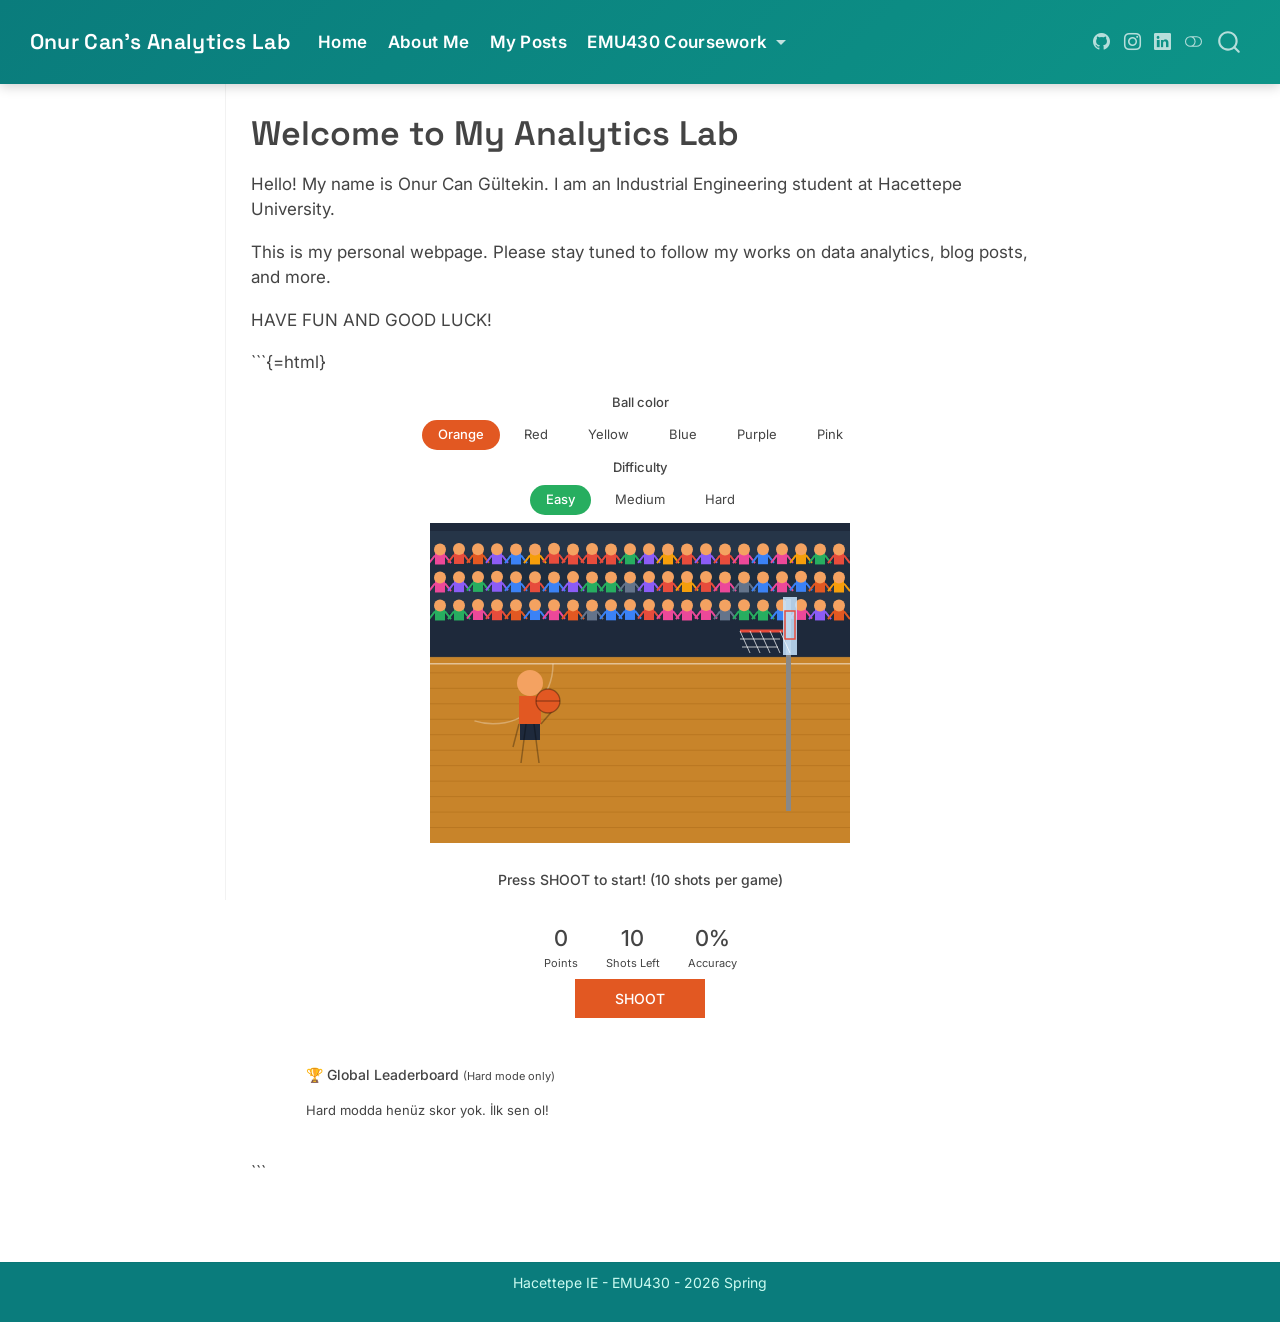
==== commit 392a31cb: "render website" ====
--- a/docs/index.html
+++ b/docs/index.html
@@ -329,10 +329,10 @@
 </header>
 
 
-<p>Hello! My name is Onur Can Gültekin.</p>
-<p>I am an Industrial Engineering student at Hacettepe University.</p>
-<p>This is my personal webpage.</p>
-<p>Please stay tuned to follow my works on data analytics, blog posts, and more.</p>
+<p>Hello! My name is Onur Can Gültekin. I am an Industrial Engineering student at Hacettepe University.</p>
+<p>This is my personal webpage. Please stay tuned to follow my works on data analytics, blog posts, and more.</p>
+<p>HAVE FUN AND GOOD LUCK!</p>
+```{=html}
 <style>
 #app{max-width:700px;margin:0 auto;padding:1rem 0;font-family:var(--font-sans)}
 #canvas{border-radius:var(--border-radius-lg);border:0.5px solid var(--color-border-tertiary);display:block;margin:0 auto;cursor:pointer}
@@ -346,6 +346,7 @@
 #msg{font-size:14px;font-weight:500;min-height:20px;margin:6px 0 0;color:var(--color-text-primary);text-align:center}
 #shoot-btn{margin:8px auto 0;display:block;font-size:14px;padding:9px 40px;border-radius:var(--border-radius-lg);background:#e25822;color:#fff;border:none;cursor:pointer;font-weight:500}
 #shoot-btn:active{transform:scale(.97)}
+#shoot-btn:disabled{opacity:.5;cursor:default}
 .stat-row{display:flex;justify-content:center;gap:28px;margin:8px 0 0}
 .stat{text-align:center}
 .stat-num{font-size:22px;font-weight:500;color:var(--color-text-primary)}
@@ -355,16 +356,55 @@
 #lb-list{margin:8px 0 0}
 .lb-row{display:flex;align-items:center;gap:10px;padding:6px 0;border-bottom:0.5px solid var(--color-border-tertiary);font-size:13px}
 .lb-row:last-child{border-bottom:none}
+.lb-row.highlight{background:rgba(226,88,34,0.1);border-radius:6px;padding-left:6px;margin-left:-6px}
 .lb-rank{width:22px;text-align:center;font-weight:500;color:var(--color-text-secondary)}
 .lb-name{flex:1;color:var(--color-text-primary)}
-.lb-diff{font-size:11px;color:var(--color-text-secondary);background:var(--color-background-secondary);padding:2px 7px;border-radius:10px}
 .lb-score{font-weight:500;color:var(--color-text-primary);min-width:36px;text-align:right}
-#save-row{display:flex;gap:8px;margin-top:10px}
-#save-row input{flex:1;padding:7px 10px;border-radius:var(--border-radius-md);border:0.5px solid var(--color-border-secondary);background:var(--color-background-primary);color:var(--color-text-primary);font-size:13px}
-#save-btn{padding:7px 18px;border-radius:var(--border-radius-md);background:#e25822;color:#fff;border:none;cursor:pointer;font-size:13px;font-weight:500;white-space:nowrap}
-#save-btn:disabled{opacity:.5;cursor:default}
-#lb-status{font-size:12px;color:var(--color-text-secondary);margin:4px 0 0;min-height:16px}
+#shots-display{display:flex;justify-content:center;gap:6px;margin:10px 0 0;flex-wrap:wrap}
+.shot-dot{width:14px;height:14px;border-radius:50%;background:var(--color-background-secondary);border:1.5px solid var(--color-border-secondary);transition:all .3s}
+.shot-dot.make{background:#27ae60;border-color:#27ae60}
+.shot-dot.miss{background:#e74c3c;border-color:#e74c3c}
+.shot-dot.pending{border-color:#e25822}
+#endgame-overlay{display:none;position:fixed;inset:0;background:rgba(0,0,0,0.72);z-index:9999;align-items:center;justify-content:center;backdrop-filter:blur(5px)}
+#endgame-overlay.show{display:flex}
+#endgame-modal{background:var(--color-background-primary);border:0.5px solid var(--color-border-secondary);border-radius:18px;padding:28px 24px;max-width:400px;width:92%;max-height:90vh;overflow-y:auto;box-shadow:0 24px 64px rgba(0,0,0,0.45)}
+#endgame-modal h2{font-size:20px;font-weight:600;margin:0 0 4px;color:var(--color-text-primary);text-align:center}
+.final-score{font-size:44px;font-weight:700;color:#e25822;text-align:center;margin:6px 0 2px;line-height:1}
+.final-sub{font-size:13px;color:var(--color-text-secondary);text-align:center;margin:0 0 14px}
+#name-section{display:flex;flex-direction:column;gap:8px;margin-bottom:4px}
+#name-section label{font-size:13px;font-weight:500;color:var(--color-text-primary)}
+#modal-name-input{width:100%;box-sizing:border-box;padding:9px 12px;border-radius:8px;border:0.5px solid var(--color-border-secondary);background:var(--color-background-primary);color:var(--color-text-primary);font-size:14px}
+#modal-save-btn{width:100%;padding:10px;border-radius:8px;background:#e25822;color:#fff;border:none;cursor:pointer;font-size:14px;font-weight:600}
+#modal-save-btn:disabled{opacity:.5;cursor:default}
+#modal-status{font-size:12px;color:var(--color-text-secondary);text-align:center;min-height:16px;margin-top:2px}
+#modal-not-hard{font-size:13px;color:var(--color-text-secondary);text-align:center;padding:6px 0;font-style:italic}
+#modal-lb{margin-top:12px}
+#modal-lb-title{font-size:13px;font-weight:600;color:var(--color-text-primary);margin-bottom:6px}
+#play-again-btn{width:100%;padding:10px;border-radius:8px;background:var(--color-background-secondary);color:var(--color-text-primary);border:0.5px solid var(--color-border-secondary);cursor:pointer;font-size:14px;font-weight:500;margin-top:10px}
+#play-again-btn:hover{background:var(--color-background-tertiary)}
+.lb-empty{font-size:13px;color:var(--color-text-secondary);padding:8px 0}
 </style>
+
+<div id="endgame-overlay">
+  <div id="endgame-modal">
+    <h2 class="anchored">Game Over! 🏀</h2>
+    <div class="final-score" id="modal-score">0 pts</div>
+    <div class="final-sub" id="modal-sub"></div>
+    <hr class="divider" style="margin:12px 0">
+    <div id="name-section">
+      <label>Liderlik tablosuna adını yaz</label>
+      <input id="modal-name-input" type="text" placeholder="İsmin" maxlength="20" autocomplete="off">
+      <button id="modal-save-btn">Liderlik Tablosuna Kaydet 🏆</button>
+      <div id="modal-status"></div>
+    </div>
+    <div id="modal-not-hard" style="display:none">Liderlik tablosuna girmek için <strong>Hard</strong> modda oyna!</div>
+    <div id="modal-lb" style="display:none">
+      <div id="modal-lb-title">🏆 Top 10 Global Leaderboard</div>
+      <div id="modal-lb-list"></div>
+    </div>
+    <button id="play-again-btn">🔄 Tekrar Dene</button>
+  </div>
+</div>
 
 <div id="app">
   <p class="section-title">Ball color</p>
@@ -382,200 +422,185 @@
     <button class="pill-btn" data-diff="Medium" data-speed="2.4" style="--sel:#f59e0b">Medium</button>
     <button class="pill-btn" data-diff="Hard" data-speed="3.8" style="--sel:#e74c3c">Hard</button>
   </div>
-
   <canvas id="canvas" width="420" height="320"></canvas>
   <div id="timing-bar-wrap"><div id="timing-bar"></div></div>
-  <div id="msg">Press SHOOT to start!</div>
+  <div id="msg">Press SHOOT to start! (10 shots per game)</div>
+  <div id="shots-display"></div>
   <div class="stat-row">
     <div class="stat"><div class="stat-num" id="score">0</div><div class="stat-lbl">Points</div></div>
-    <div class="stat"><div class="stat-num" id="attempts">0</div><div class="stat-lbl">Attempts</div></div>
+    <div class="stat"><div class="stat-num" id="shots-left">10</div><div class="stat-lbl">Shots Left</div></div>
     <div class="stat"><div class="stat-num" id="pct">0%</div><div class="stat-lbl">Accuracy</div></div>
   </div>
   <div style="text-align:center"><button id="shoot-btn">SHOOT</button></div>
   <hr class="divider">
   <div id="leaderboard">
     <div style="display:flex;align-items:center;justify-content:space-between">
-      <span style="font-size:14px;font-weight:500;color:var(--color-text-primary)">Top 10 Leaderboard</span>
+      <span style="font-size:14px;font-weight:500;color:var(--color-text-primary)">🏆 Global Leaderboard <span style="font-size:11px;color:var(--color-text-secondary);font-weight:400">(Hard mode only)</span></span>
       <span id="lb-loading" style="font-size:12px;color:var(--color-text-secondary)">Loading...</span>
     </div>
     <div id="lb-list"></div>
-    <div id="save-row">
-      <input id="name-input" type="text" placeholder="Your name" maxlength="20">
-      <button id="save-btn" disabled="">Save score</button>
-    </div>
-    <div id="lb-status"></div>
   </div>
 </div>
 
 <script>
-const canvas=document.getElementById('canvas'),ctx=canvas.getContext('2d');
-const W=canvas.width,H=canvas.height;
-let ballColor='#e25822',timerSpeed=1.4,diffLabel='Easy';
-let state='idle',timerVal=0,timerDir=1;
-let ballX,ballY,ballVx,ballVy,spin=0,scored=false,animId=null;
-let score=0,attempts=0,makes=0;
-let cheerTimer=0;
-let confetti=[];
-
-const HOOP_X=330,HOOP_Y=108,HOOP_R=20;
-const BX=100,BY=210;
-
-const CROWD=[];
-const crowdColors=['#e74c3c','#3b82f6','#f59e0b','#8b5cf6','#ec4899','#27ae60','#e25822','#64748b'];
-for(let row=0;row<3;row++){
-  for(let i=0;i<22;i++){
-    CROWD.push({
-      x:10+i*19,y:18+row*28,
-      color:crowdColors[Math.floor(Math.random()*crowdColors.length)],
-      phase:Math.random()*Math.PI*2,
-      speed:0.04+Math.random()*0.03
+// ══════════════════════════════════════════════════════════
+//  JSONBin.io Kurulumu — sadece aşağıdaki 2 satırı doldur
+//
+//  1) https://jsonbin.io  →  ücretsiz hesap aç
+//  2) "New Bin" → içine şunu yapıştır: {"scores":[]}  → Create
+//  3) Oluşturulan Bin'in ID'sini (URL'deki uzun kodu) JSONBIN_ID'ye yaz
+//  4) Account → API Keys → Master Key'i JSONBIN_KEY'e yaz
+// ══════════════════════════════════════════════════════════
+const JSONBIN_ID  = '69d43291aaba882197ceddd4';
+const JSONBIN_KEY = '$2a$10$dgmp9aT06xyTnrJhC0GocOqkwzDJYTyTkvcxUUSEei3i56qzq.uWm';
+// ══════════════════════════════════════════════════════════
+
+const BIN_URL = `https://api.jsonbin.io/v3/b/${JSONBIN_ID}`;
+
+async function loadLB() {
+  try {
+    const r = await fetch(BIN_URL + '/latest', {
+      headers: { 'X-Master-Key': JSONBIN_KEY }
     });
-  }
+    if (!r.ok) return [];
+    const d = await r.json();
+    return d.record.scores || [];
+  } catch(e) { return []; }
 }
 
-function drawStands(){
-  ctx.fillStyle='#1e293b';ctx.fillRect(0,0,W,H*0.42);
-  for(let r=0;r<3;r++){
-    ctx.fillStyle=r%2===0?'#263548':'#1e2d3e';
-    ctx.fillRect(0,8+r*28,W,26);
-  }
+async function saveLB(scores) {
+  try {
+    await fetch(BIN_URL, {
+      method: 'PUT',
+      headers: {
+        'Content-Type': 'application/json',
+        'X-Master-Key': JSONBIN_KEY
+      },
+      body: JSON.stringify({ scores })
+    });
+  } catch(e) {}
 }
-function drawCrowd(){
-  CROWD.forEach(p=>{
-    const bounce=cheerTimer>0?Math.sin(p.phase)*6:Math.sin(p.phase*0.3)*1.5;
-    const armAngle=cheerTimer>0?-2.0+Math.sin(p.phase+Date.now()*0.005)*0.4:-0.3;
-    const cy=p.y+bounce;
-    ctx.fillStyle=p.color;ctx.fillRect(p.x-5,cy+10,10,12);
-    ctx.fillStyle='#f4a261';ctx.beginPath();ctx.arc(p.x,cy+7,6,0,Math.PI*2);ctx.fill();
-    ctx.strokeStyle=p.color;ctx.lineWidth=2;
-    ctx.beginPath();
-    ctx.moveTo(p.x-5,cy+13);ctx.lineTo(p.x-11,cy+13+Math.cos(armAngle)*8);
-    ctx.moveTo(p.x+5,cy+13);ctx.lineTo(p.x+11,cy+13+Math.cos(armAngle)*8);
-    ctx.stroke();
-    p.phase+=p.speed;
-  });
-}
-function drawFloor(){
-  ctx.fillStyle='#c8842a';ctx.fillRect(0,H*0.42,W,H*(1-0.42));
-  ctx.strokeStyle='#b5741f';ctx.lineWidth=0.8;
-  for(let i=0;i<12;i++){
-    const y=H*0.42+i*((H*(1-0.42))/12);
-    ctx.beginPath();ctx.moveTo(0,y);ctx.lineTo(W,y);ctx.stroke();
-  }
-  ctx.strokeStyle='rgba(255,255,255,0.5)';ctx.lineWidth=1.5;
-  ctx.beginPath();ctx.moveTo(0,H*0.44);ctx.lineTo(W,H*0.44);ctx.stroke();
-  ctx.beginPath();ctx.arc(W*0.15,H*0.44,60,0,Math.PI*0.6);
-  ctx.strokeStyle='rgba(255,255,255,0.3)';ctx.lineWidth=1.5;ctx.stroke();
-}
-function drawBackboard(){
-  ctx.fillStyle='#888';ctx.fillRect(HOOP_X+HOOP_R+6,HOOP_Y-32,5,H-HOOP_Y);
-  ctx.fillStyle='rgba(200,230,255,0.85)';ctx.fillRect(HOOP_X+HOOP_R+3,HOOP_Y-34,14,58);
-  ctx.strokeStyle='#e74c3c';ctx.lineWidth=1.5;ctx.strokeRect(HOOP_X+HOOP_R+5,HOOP_Y-20,10,28);
-  ctx.strokeStyle='#e74c3c';ctx.lineWidth=3;
-  ctx.beginPath();ctx.moveTo(HOOP_X-HOOP_R,HOOP_Y);ctx.lineTo(HOOP_X+HOOP_R+3,HOOP_Y);ctx.stroke();
-  ctx.strokeStyle='rgba(255,255,255,0.7)';ctx.lineWidth=1;
-  for(let i=0;i<5;i++){
-    ctx.beginPath();
-    ctx.moveTo(HOOP_X-HOOP_R+i*(HOOP_R*2/4),HOOP_Y);
-    ctx.lineTo(HOOP_X-HOOP_R/2+i*(HOOP_R/2),HOOP_Y+22);
-    ctx.stroke();
-  }
-  ctx.beginPath();
-  ctx.moveTo(HOOP_X-HOOP_R,HOOP_Y+8);ctx.lineTo(HOOP_X+HOOP_R,HOOP_Y+8);
-  ctx.moveTo(HOOP_X-HOOP_R+2,HOOP_Y+16);ctx.lineTo(HOOP_X+HOOP_R-2,HOOP_Y+16);
-  ctx.stroke();
-}
-function drawPlayer(){
-  ctx.fillStyle='#f4a261';ctx.beginPath();ctx.arc(BX,BY-50,13,0,Math.PI*2);ctx.fill();
-  ctx.fillStyle=ballColor;ctx.fillRect(BX-11,BY-37,22,28);
-  ctx.fillStyle='#1e293b';ctx.fillRect(BX-10,BY-9,20,16);
-  ctx.strokeStyle='rgba(0,0,0,0.3)';ctx.lineWidth=1.5;
-  ctx.beginPath();ctx.moveTo(BX-11,BY-9);ctx.lineTo(BX-17,BY+14);ctx.stroke();
-  ctx.beginPath();ctx.moveTo(BX+11,BY-9);ctx.lineTo(BX+24,BY-24);ctx.stroke();
-  ctx.beginPath();ctx.moveTo(BX-4,BY-9);ctx.lineTo(BX-9,BY+30);ctx.stroke();
-  ctx.beginPath();ctx.moveTo(BX+4,BY-9);ctx.lineTo(BX+9,BY+30);ctx.stroke();
-}
-function drawBall(x,y,s){
-  ctx.save();ctx.translate(x,y);ctx.rotate(s||0);
-  ctx.fillStyle=ballColor;ctx.beginPath();ctx.arc(0,0,12,0,Math.PI*2);ctx.fill();
-  ctx.strokeStyle='rgba(0,0,0,0.35)';ctx.lineWidth=1.3;
-  ctx.beginPath();ctx.moveTo(-12,0);ctx.lineTo(12,0);ctx.stroke();
-  ctx.beginPath();ctx.arc(0,0,12,0,Math.PI);ctx.stroke();
-  ctx.beginPath();ctx.arc(0,0,12,Math.PI,0);ctx.stroke();
-  ctx.restore();
-}
-function spawnConfetti(){
-  for(let i=0;i<40;i++){
-    confetti.push({
-      x:HOOP_X+Math.random()*40-20,y:HOOP_Y,
-      vx:(Math.random()-0.5)*4,vy:-Math.random()*5-2,
-      color:['#f59e0b','#e74c3c','#3b82f6','#ec4899','#27ae60','#fff'][Math.floor(Math.random()*6)],
-      life:1,w:5+Math.random()*5,h:4+Math.random()*3
-    });
-  }
-}
-function updateConfetti(){
-  confetti=confetti.filter(c=>c.life>0);
-  confetti.forEach(c=>{
-    c.x+=c.vx;c.y+=c.vy;c.vy+=0.15;c.life-=0.025;
-    ctx.save();ctx.globalAlpha=c.life;ctx.fillStyle=c.color;
-    ctx.fillRect(c.x,c.y,c.w,c.h);ctx.restore();
-  });
-}
-function redrawStatic(){
-  ctx.clearRect(0,0,W,H);
-  drawStands();drawCrowd();drawFloor();drawBackboard();drawPlayer();
-  drawBall(BX+18,BY-32,0);
-}
-function updateBar(){
-  const bar=document.getElementById('timing-bar');
-  bar.style.width=timerVal+'%';
-  bar.style.background=(timerVal>38&&timerVal<62)?'#27ae60':ballColor;
+
+// ─── Game state ──────────────────────────────────────────
+const canvas = document.getElementById('canvas'), ctx = canvas.getContext('2d');
+const W = canvas.width, H = canvas.height;
+let ballColor = '#e25822', timerSpeed = 1.4, diffLabel = 'Easy';
+let state = 'idle', timerVal = 0, timerDir = 1;
+let ballX, ballY, ballVx, ballVy, spin = 0, scored = false, animId = null;
+let score = 0, makes = 0, shotsUsed = 0, shotResults = [];
+let gameOver = false, scoreSaved = false;
+let cheerTimer = 0, confetti = [];
+const MAX_SHOTS = 10;
+const HOOP_X = 330, HOOP_Y = 108, HOOP_R = 20;
+const BX = 100, BY = 210;
+
+const CROWD = [];
+const crowdColors = ['#e74c3c','#3b82f6','#f59e0b','#8b5cf6','#ec4899','#27ae60','#e25822','#64748b'];
+for(let row=0;row<3;row++) for(let i=0;i<22;i++) CROWD.push({x:10+i*19,y:18+row*28,color:crowdColors[Math.floor(Math.random()*crowdColors.length)],phase:Math.random()*Math.PI*2,speed:0.04+Math.random()*0.03});
+
+function drawStands(){ctx.fillStyle='#1e293b';ctx.fillRect(0,0,W,H*0.42);for(let r=0;r<3;r++){ctx.fillStyle=r%2===0?'#263548':'#1e2d3e';ctx.fillRect(0,8+r*28,W,26);}}
+function drawCrowd(){CROWD.forEach(p=>{const bounce=cheerTimer>0?Math.sin(p.phase)*6:Math.sin(p.phase*0.3)*1.5;const armAngle=cheerTimer>0?-2.0+Math.sin(p.phase+Date.now()*0.005)*0.4:-0.3;const cy=p.y+bounce;ctx.fillStyle=p.color;ctx.fillRect(p.x-5,cy+10,10,12);ctx.fillStyle='#f4a261';ctx.beginPath();ctx.arc(p.x,cy+7,6,0,Math.PI*2);ctx.fill();ctx.strokeStyle=p.color;ctx.lineWidth=2;ctx.beginPath();ctx.moveTo(p.x-5,cy+13);ctx.lineTo(p.x-11,cy+13+Math.cos(armAngle)*8);ctx.moveTo(p.x+5,cy+13);ctx.lineTo(p.x+11,cy+13+Math.cos(armAngle)*8);ctx.stroke();p.phase+=p.speed;});}
+function drawFloor(){ctx.fillStyle='#c8842a';ctx.fillRect(0,H*0.42,W,H*(1-0.42));ctx.strokeStyle='#b5741f';ctx.lineWidth=0.8;for(let i=0;i<12;i++){const y=H*0.42+i*((H*(1-0.42))/12);ctx.beginPath();ctx.moveTo(0,y);ctx.lineTo(W,y);ctx.stroke();}ctx.strokeStyle='rgba(255,255,255,0.5)';ctx.lineWidth=1.5;ctx.beginPath();ctx.moveTo(0,H*0.44);ctx.lineTo(W,H*0.44);ctx.stroke();ctx.beginPath();ctx.arc(W*0.15,H*0.44,60,0,Math.PI*0.6);ctx.strokeStyle='rgba(255,255,255,0.3)';ctx.lineWidth=1.5;ctx.stroke();}
+function drawBackboard(){ctx.fillStyle='#888';ctx.fillRect(HOOP_X+HOOP_R+6,HOOP_Y-32,5,H-HOOP_Y);ctx.fillStyle='rgba(200,230,255,0.85)';ctx.fillRect(HOOP_X+HOOP_R+3,HOOP_Y-34,14,58);ctx.strokeStyle='#e74c3c';ctx.lineWidth=1.5;ctx.strokeRect(HOOP_X+HOOP_R+5,HOOP_Y-20,10,28);ctx.strokeStyle='#e74c3c';ctx.lineWidth=3;ctx.beginPath();ctx.moveTo(HOOP_X-HOOP_R,HOOP_Y);ctx.lineTo(HOOP_X+HOOP_R+3,HOOP_Y);ctx.stroke();ctx.strokeStyle='rgba(255,255,255,0.7)';ctx.lineWidth=1;for(let i=0;i<5;i++){ctx.beginPath();ctx.moveTo(HOOP_X-HOOP_R+i*(HOOP_R*2/4),HOOP_Y);ctx.lineTo(HOOP_X-HOOP_R/2+i*(HOOP_R/2),HOOP_Y+22);ctx.stroke();}ctx.beginPath();ctx.moveTo(HOOP_X-HOOP_R,HOOP_Y+8);ctx.lineTo(HOOP_X+HOOP_R,HOOP_Y+8);ctx.moveTo(HOOP_X-HOOP_R+2,HOOP_Y+16);ctx.lineTo(HOOP_X+HOOP_R-2,HOOP_Y+16);ctx.stroke();}
+function drawPlayer(){ctx.fillStyle='#f4a261';ctx.beginPath();ctx.arc(BX,BY-50,13,0,Math.PI*2);ctx.fill();ctx.fillStyle=ballColor;ctx.fillRect(BX-11,BY-37,22,28);ctx.fillStyle='#1e293b';ctx.fillRect(BX-10,BY-9,20,16);ctx.strokeStyle='rgba(0,0,0,0.3)';ctx.lineWidth=1.5;ctx.beginPath();ctx.moveTo(BX-11,BY-9);ctx.lineTo(BX-17,BY+14);ctx.stroke();ctx.beginPath();ctx.moveTo(BX+11,BY-9);ctx.lineTo(BX+24,BY-24);ctx.stroke();ctx.beginPath();ctx.moveTo(BX-4,BY-9);ctx.lineTo(BX-9,BY+30);ctx.stroke();ctx.beginPath();ctx.moveTo(BX+4,BY-9);ctx.lineTo(BX+9,BY+30);ctx.stroke();}
+function drawBall(x,y,s){ctx.save();ctx.translate(x,y);ctx.rotate(s||0);ctx.fillStyle=ballColor;ctx.beginPath();ctx.arc(0,0,12,0,Math.PI*2);ctx.fill();ctx.strokeStyle='rgba(0,0,0,0.35)';ctx.lineWidth=1.3;ctx.beginPath();ctx.moveTo(-12,0);ctx.lineTo(12,0);ctx.stroke();ctx.beginPath();ctx.arc(0,0,12,0,Math.PI);ctx.stroke();ctx.beginPath();ctx.arc(0,0,12,Math.PI,0);ctx.stroke();ctx.restore();}
+function spawnConfetti(){for(let i=0;i<40;i++)confetti.push({x:HOOP_X+Math.random()*40-20,y:HOOP_Y,vx:(Math.random()-0.5)*4,vy:-Math.random()*5-2,color:['#f59e0b','#e74c3c','#3b82f6','#ec4899','#27ae60','#fff'][Math.floor(Math.random()*6)],life:1,w:5+Math.random()*5,h:4+Math.random()*3});}
+function updateConfetti(){confetti=confetti.filter(c=>c.life>0);confetti.forEach(c=>{c.x+=c.vx;c.y+=c.vy;c.vy+=0.15;c.life-=0.025;ctx.save();ctx.globalAlpha=c.life;ctx.fillStyle=c.color;ctx.fillRect(c.x,c.y,c.w,c.h);ctx.restore();});}
+function redrawStatic(){ctx.clearRect(0,0,W,H);drawStands();drawCrowd();drawFloor();drawBackboard();drawPlayer();drawBall(BX+18,BY-32,0);}
+function updateBar(){const bar=document.getElementById('timing-bar');bar.style.width=timerVal+'%';bar.style.background=(timerVal>38&&timerVal<62)?'#27ae60':ballColor;}
+
+function updateShotDots(){
+  const el=document.getElementById('shots-display');el.innerHTML='';
+  for(let i=0;i<MAX_SHOTS;i++){const d=document.createElement('div');d.className='shot-dot';if(i<shotResults.length)d.classList.add(shotResults[i]);else if(i===shotsUsed&&!gameOver)d.classList.add('pending');el.appendChild(d);}
 }
 function updateStats(){
   document.getElementById('score').textContent=score;
-  document.getElementById('attempts').textContent=attempts;
-  document.getElementById('pct').textContent=attempts?Math.round(makes/attempts*100)+'%':'0%';
-  document.getElementById('save-btn').disabled=score===0;
+  document.getElementById('shots-left').textContent=Math.max(0,MAX_SHOTS-shotsUsed);
+  document.getElementById('pct').textContent=shotsUsed?Math.round(makes/shotsUsed*100)+'%':'0%';
 }
 function setMsg(t,c){const m=document.getElementById('msg');m.textContent=t;m.style.color=c||'var(--color-text-primary)';}
 
 function animate(){
-  ctx.clearRect(0,0,W,H);
-  drawStands();
+  ctx.clearRect(0,0,W,H);drawStands();
   if(cheerTimer>0)cheerTimer--;
-  drawCrowd();drawFloor();drawBackboard();drawPlayer();
-  updateConfetti();
-  if(state==='timing'){
-    timerVal+=timerDir*timerSpeed;
-    if(timerVal>=100||timerVal<=0)timerDir*=-1;
-    updateBar();drawBall(BX+18,BY-32,0);
-  }
+  drawCrowd();drawFloor();drawBackboard();drawPlayer();updateConfetti();
+  if(state==='timing'){timerVal+=timerDir*timerSpeed;if(timerVal>=100||timerVal<=0)timerDir*=-1;updateBar();drawBall(BX+18,BY-32,0);}
   if(state==='flying'){
-    ballX+=ballVx;ballY+=ballVy;ballVy+=0.3;spin+=0.13;
-    drawBall(ballX,ballY,spin);
+    ballX+=ballVx;ballY+=ballVy;ballVy+=0.3;spin+=0.13;drawBall(ballX,ballY,spin);
     const dx=ballX-HOOP_X,dy=ballY-HOOP_Y;
     if(!scored&&Math.sqrt(dx*dx+dy*dy)<HOOP_R+3){
-      scored=true;makes++;score+=2;attempts++;updateStats();
-      setMsg('BASKET! +2','#27ae60');cheerTimer=90;spawnConfetti();
-      state='done';setTimeout(reset,1600);return;
+      scored=true;makes++;score+=2;shotsUsed++;shotResults.push('make');
+      updateStats();updateShotDots();setMsg('BASKET! +2','#27ae60');cheerTimer=90;spawnConfetti();state='done';
+      if(shotsUsed>=MAX_SHOTS)setTimeout(triggerGameOver,1600);else setTimeout(reset,1600);return;
     }
     if(ballY>H+20){
-      if(!scored){attempts++;updateStats();setMsg('Miss! Try again.','#e74c3c');state='done';setTimeout(reset,1200);return;}
+      if(!scored){shotsUsed++;shotResults.push('miss');updateStats();updateShotDots();setMsg('Miss!','#e74c3c');state='done';if(shotsUsed>=MAX_SHOTS)setTimeout(triggerGameOver,1200);else setTimeout(reset,1200);}return;
     }
   }
   if(state!=='done')animId=requestAnimationFrame(animate);
   else{ctx.clearRect(0,0,W,H);drawStands();drawCrowd();drawFloor();drawBackboard();drawPlayer();}
 }
+
 function reset(){
+  if(gameOver)return;
   state='idle';timerVal=0;timerDir=1;scored=false;
   document.getElementById('timing-bar').style.width='0%';
-  setMsg('Press SHOOT to start!');
+  const left=MAX_SHOTS-shotsUsed;
+  setMsg(`Press SHOOT! (${left} shot${left===1?'':'s'} left)`);
   document.getElementById('shoot-btn').textContent='SHOOT';
+  document.getElementById('shoot-btn').disabled=false;
   cancelAnimationFrame(animId);redrawStatic();
 }
 
+async function triggerGameOver(){
+  gameOver=true;cancelAnimationFrame(animId);
+  document.getElementById('shoot-btn').disabled=true;
+  document.getElementById('shoot-btn').textContent='GAME OVER';
+  setMsg('Game Over!','#e25822');
+  await showEndgameModal();
+}
+
+async function showEndgameModal(){
+  document.getElementById('modal-score').textContent=score+' pts';
+  document.getElementById('modal-sub').textContent=`${makes}/${MAX_SHOTS} baskets • ${Math.round(makes/MAX_SHOTS*100)}% accuracy`;
+  const isHard=diffLabel==='Hard';
+  document.getElementById('name-section').style.display=isHard?'flex':'none';
+  document.getElementById('modal-not-hard').style.display=isHard?'none':'block';
+  if(!isHard){
+    const data=await loadLB();renderModalLB(data,null);
+    document.getElementById('modal-lb').style.display='block';
+  }
+  document.getElementById('endgame-overlay').classList.add('show');
+  if(isHard)document.getElementById('modal-name-input').focus();
+}
+
+function renderLB(data){
+  document.getElementById('lb-loading').textContent='';
+  const el=document.getElementById('lb-list');
+  if(!data.length){el.innerHTML='<div class="lb-empty">Hard modda henüz skor yok. İlk sen ol!</div>';return;}
+  el.innerHTML=data.slice(0,10).map((r,i)=>`
+    <div class="lb-row">
+      <span class="lb-rank">${i===0?'🥇':i===1?'🥈':i===2?'🥉':i+1}</span>
+      <span class="lb-name">${r.name}</span>
+      <span class="lb-score">${r.score} pts</span>
+    </div>`).join('');
+}
+
+function renderModalLB(data,highlightEntry){
+  const el=document.getElementById('modal-lb-list');
+  if(!data.length){el.innerHTML='<div class="lb-empty">Henüz skor yok!</div>';return;}
+  el.innerHTML=data.slice(0,10).map((r,i)=>{
+    const isMe=highlightEntry&&r.ts===highlightEntry.ts;
+    return `<div class="lb-row${isMe?' highlight':''}">
+      <span class="lb-rank">${i===0?'🥇':i===1?'🥈':i===2?'🥉':i+1}</span>
+      <span class="lb-name">${r.name}${isMe?' ← Sen':''}</span>
+      <span class="lb-score">${r.score} pts</span>
+    </div>`;
+  }).join('');
+}
+
 document.getElementById('shoot-btn').addEventListener('click',()=>{
+  if(gameOver)return;
   if(state==='idle'){state='timing';document.getElementById('shoot-btn').textContent='RELEASE!';setMsg('Release at the green zone!');animate();}
   else if(state==='timing'){
     const green=timerVal>38&&timerVal<62;
@@ -589,52 +614,64 @@
   b.addEventListener('click',()=>{
     document.querySelectorAll('#color-btns .pill-btn').forEach(x=>x.classList.remove('active'));
     b.classList.add('active');ballColor=b.dataset.color;
-    document.getElementById('shoot-btn').style.background=b.dataset.color;
-    redrawStatic();
+    document.getElementById('shoot-btn').style.background=b.dataset.color;redrawStatic();
   });
 });
 document.querySelectorAll('#diff-btns .pill-btn').forEach(b=>{
   b.addEventListener('click',()=>{
+    if(shotsUsed>0)return;
     document.querySelectorAll('#diff-btns .pill-btn').forEach(x=>x.classList.remove('active'));
     b.classList.add('active');timerSpeed=parseFloat(b.dataset.speed);diffLabel=b.dataset.diff;
   });
 });
 
-redrawStatic();
-setInterval(()=>{if(state==='idle')redrawStatic();},50);
-
-const LB_KEY='basketball_arena_v2';
-async function loadLB(){try{const r=await window.storage.get(LB_KEY,true);return r?JSON.parse(r.value):[]}catch(e){return[]}}
-async function saveLB(d){try{await window.storage.set(LB_KEY,JSON.stringify(d),true)}catch(e){}}
-function renderLB(data){
-  document.getElementById('lb-loading').textContent='';
-  const el=document.getElementById('lb-list');
-  if(!data.length){el.innerHTML='<div style="font-size:13px;color:var(--color-text-secondary);padding:8px 0">No scores yet. Be the first!</div>';return;}
-  el.innerHTML=data.slice(0,10).map((r,i)=>`
-    <div class="lb-row">
-      <span class="lb-rank">${i===0?'🥇':i===1?'🥈':i===2?'🥉':i+1}</span>
-      <span class="lb-name">${r.name}</span>
-      <span class="lb-diff">${r.diff}</span>
-      <span class="lb-score">${r.score} pts</span>
-    </div>`).join('');
-}
-loadLB().then(renderLB);
-
-document.getElementById('save-btn').addEventListener('click',async()=>{
-  const name=document.getElementById('name-input').value.trim();
-  if(!name){document.getElementById('lb-status').textContent='Please enter your name.';return;}
-  if(score===0){document.getElementById('lb-status').textContent='Score at least 2 points first!';return;}
-  document.getElementById('save-btn').disabled=true;
-  document.getElementById('lb-status').textContent='Saving...';
+document.getElementById('modal-save-btn').addEventListener('click',async()=>{
+  if(scoreSaved)return;
+  const name=document.getElementById('modal-name-input').value.trim();
+  if(!name){document.getElementById('modal-status').textContent='Lütfen bir isim gir.';return;}
+  document.getElementById('modal-save-btn').disabled=true;
+  document.getElementById('modal-status').textContent='Kaydediliyor...';
+
   const data=await loadLB();
-  data.push({name,score,diff:diffLabel,ts:Date.now()});
+  const newEntry={name,score,ts:Date.now()};
+  data.push(newEntry);
   data.sort((a,b)=>b.score-a.score);
   const top=data.slice(0,10);
-  await saveLB(top);renderLB(top);
-  document.getElementById('lb-status').textContent='Saved! Good game.';
-  document.getElementById('name-input').value='';
+  const madeIt=top.some(r=>r.ts===newEntry.ts);
+
+  if(madeIt){
+    await saveLB(top);
+    scoreSaved=true;
+    document.getElementById('modal-status').textContent="İlk 10'dasın! 🎉";
+    renderLB(top);
+    renderModalLB(top,newEntry);
+  } else {
+    document.getElementById('modal-status').textContent="İlk 10'a giremedin, tekrar dene!";
+    renderModalLB(top,null);
+  }
+  document.getElementById('modal-lb').style.display='block';
 });
+
+document.getElementById('play-again-btn').addEventListener('click',()=>{
+  document.getElementById('endgame-overlay').classList.remove('show');
+  score=0;makes=0;shotsUsed=0;shotResults=[];gameOver=false;scoreSaved=false;
+  document.getElementById('modal-status').textContent='';
+  document.getElementById('modal-save-btn').disabled=false;
+  document.getElementById('modal-name-input').value='';
+  document.getElementById('modal-lb').style.display='none';
+  document.getElementById('shoot-btn').disabled=false;
+  document.getElementById('shoot-btn').style.background=ballColor;
+  updateStats();updateShotDots();
+  reset();
+  loadLB().then(renderLB);
+});
+
+// Init
+updateShotDots();redrawStatic();
+setInterval(()=>{if(state==='idle'&&!gameOver)redrawStatic();},50);
+loadLB().then(renderLB);
 </script>
+```
 
 
 
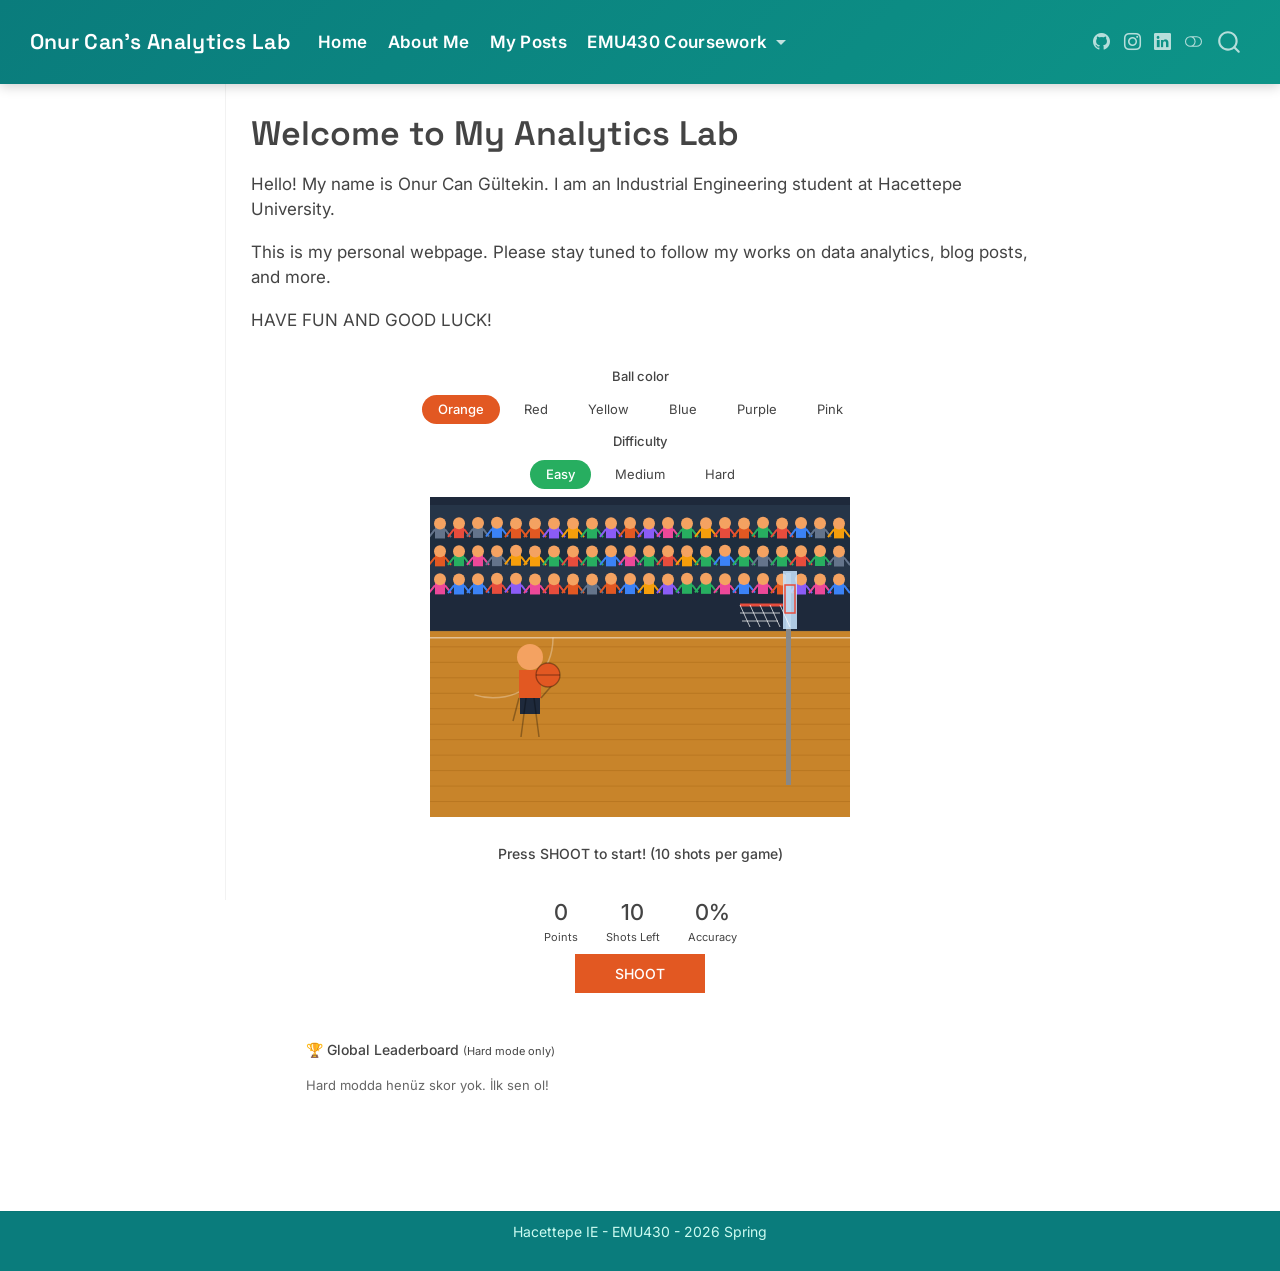
==== commit a1bcff4c: "render website" ====
--- a/docs/index.html
+++ b/docs/index.html
@@ -332,7 +332,7 @@
 <p>Hello! My name is Onur Can Gültekin. I am an Industrial Engineering student at Hacettepe University.</p>
 <p>This is my personal webpage. Please stay tuned to follow my works on data analytics, blog posts, and more.</p>
 <p>HAVE FUN AND GOOD LUCK!</p>
-```{=html}
+
 <style>
 #app{max-width:700px;margin:0 auto;padding:1rem 0;font-family:var(--font-sans)}
 #canvas{border-radius:var(--border-radius-lg);border:0.5px solid var(--color-border-tertiary);display:block;margin:0 auto;cursor:pointer}
@@ -367,22 +367,26 @@
 .shot-dot.pending{border-color:#e25822}
 #endgame-overlay{display:none;position:fixed;inset:0;background:rgba(0,0,0,0.72);z-index:9999;align-items:center;justify-content:center;backdrop-filter:blur(5px)}
 #endgame-overlay.show{display:flex}
-#endgame-modal{background:var(--color-background-primary);border:0.5px solid var(--color-border-secondary);border-radius:18px;padding:28px 24px;max-width:400px;width:92%;max-height:90vh;overflow-y:auto;box-shadow:0 24px 64px rgba(0,0,0,0.45)}
-#endgame-modal h2{font-size:20px;font-weight:600;margin:0 0 4px;color:var(--color-text-primary);text-align:center}
+#endgame-modal{background:#fff;border:0.5px solid #ddd;border-radius:18px;padding:28px 24px;max-width:400px;width:92%;max-height:90vh;overflow-y:auto;box-shadow:0 24px 64px rgba(0,0,0,0.45)}
+#endgame-modal h2{font-size:20px;font-weight:600;margin:0 0 4px;color:#111;text-align:center}
 .final-score{font-size:44px;font-weight:700;color:#e25822;text-align:center;margin:6px 0 2px;line-height:1}
-.final-sub{font-size:13px;color:var(--color-text-secondary);text-align:center;margin:0 0 14px}
+.final-sub{font-size:13px;color:#555;text-align:center;margin:0 0 14px}
 #name-section{display:flex;flex-direction:column;gap:8px;margin-bottom:4px}
-#name-section label{font-size:13px;font-weight:500;color:var(--color-text-primary)}
-#modal-name-input{width:100%;box-sizing:border-box;padding:9px 12px;border-radius:8px;border:0.5px solid var(--color-border-secondary);background:var(--color-background-primary);color:var(--color-text-primary);font-size:14px}
+#name-section label{font-size:13px;font-weight:500;color:#111}
+#modal-name-input{width:100%;box-sizing:border-box;padding:9px 12px;border-radius:8px;border:1px solid #ccc;background:#fff;color:#111;font-size:14px}
 #modal-save-btn{width:100%;padding:10px;border-radius:8px;background:#e25822;color:#fff;border:none;cursor:pointer;font-size:14px;font-weight:600}
 #modal-save-btn:disabled{opacity:.5;cursor:default}
-#modal-status{font-size:12px;color:var(--color-text-secondary);text-align:center;min-height:16px;margin-top:2px}
-#modal-not-hard{font-size:13px;color:var(--color-text-secondary);text-align:center;padding:6px 0;font-style:italic}
+#modal-status{font-size:12px;color:#555;text-align:center;min-height:16px;margin-top:2px}
+#modal-not-hard{font-size:13px;color:#555;text-align:center;padding:6px 0;font-style:italic}
 #modal-lb{margin-top:12px}
-#modal-lb-title{font-size:13px;font-weight:600;color:var(--color-text-primary);margin-bottom:6px}
-#play-again-btn{width:100%;padding:10px;border-radius:8px;background:var(--color-background-secondary);color:var(--color-text-primary);border:0.5px solid var(--color-border-secondary);cursor:pointer;font-size:14px;font-weight:500;margin-top:10px}
-#play-again-btn:hover{background:var(--color-background-tertiary)}
-.lb-empty{font-size:13px;color:var(--color-text-secondary);padding:8px 0}
+#modal-lb-title{font-size:13px;font-weight:600;color:#111;margin-bottom:6px}
+#modal-lb-list .lb-row{border-bottom-color:#e5e5e5}
+#modal-lb-list .lb-rank{color:#555}
+#modal-lb-list .lb-name{color:#111}
+#modal-lb-list .lb-score{color:#111}
+#play-again-btn{width:100%;padding:10px;border-radius:8px;background:#f1f1f1;color:#111;border:1px solid #ccc;cursor:pointer;font-size:14px;font-weight:500;margin-top:10px}
+#play-again-btn:hover{background:#e2e2e2}
+.lb-empty{font-size:13px;color:#666;padding:8px 0}
 </style>
 
 <div id="endgame-overlay">
@@ -451,8 +455,8 @@
 //  3) Oluşturulan Bin'in ID'sini (URL'deki uzun kodu) JSONBIN_ID'ye yaz
 //  4) Account → API Keys → Master Key'i JSONBIN_KEY'e yaz
 // ══════════════════════════════════════════════════════════
-const JSONBIN_ID  = '69d43291aaba882197ceddd4';
-const JSONBIN_KEY = '$2a$10$dgmp9aT06xyTnrJhC0GocOqkwzDJYTyTkvcxUUSEei3i56qzq.uWm';
+const JSONBIN_ID  = 'BURAYA_BIN_ID';     // örn: '6630f1a3acd3cb34a84b1234'
+const JSONBIN_KEY = 'BURAYA_MASTER_KEY'; // örn: '$2a$10$xxxxxxxxxxxx'
 // ══════════════════════════════════════════════════════════
 
 const BIN_URL = `https://api.jsonbin.io/v3/b/${JSONBIN_ID}`;
@@ -671,7 +675,7 @@
 setInterval(()=>{if(state==='idle'&&!gameOver)redrawStatic();},50);
 loadLB().then(renderLB);
 </script>
-```
+
 
 
 
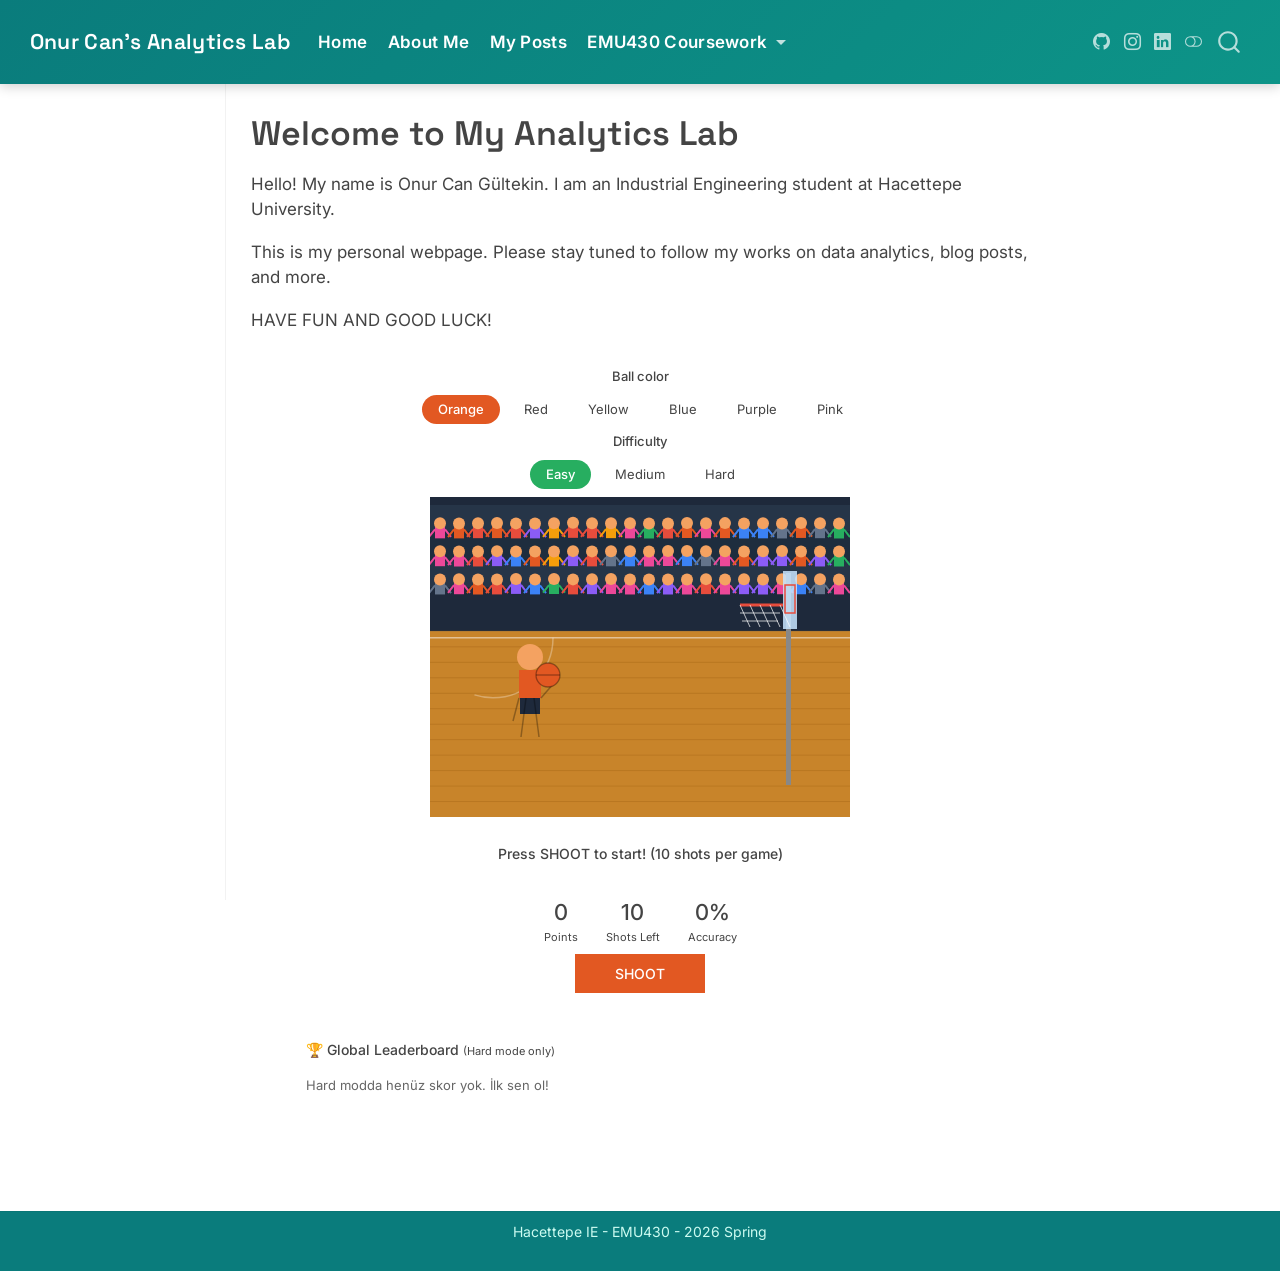
==== commit 5f637b91: "render website" ====
--- a/docs/index.html
+++ b/docs/index.html
@@ -455,8 +455,8 @@
 //  3) Oluşturulan Bin'in ID'sini (URL'deki uzun kodu) JSONBIN_ID'ye yaz
 //  4) Account → API Keys → Master Key'i JSONBIN_KEY'e yaz
 // ══════════════════════════════════════════════════════════
-const JSONBIN_ID  = 'BURAYA_BIN_ID';     // örn: '6630f1a3acd3cb34a84b1234'
-const JSONBIN_KEY = 'BURAYA_MASTER_KEY'; // örn: '$2a$10$xxxxxxxxxxxx'
+const JSONBIN_ID  = '69d43291aaba882197ceddd4'
+const JSONBIN_KEY = '$2a$10$dgmp9aT06xyTnrJhC0GocOqkwzDJYTyTkvcxUUSEei3i56qzq.uWm'
 // ══════════════════════════════════════════════════════════
 
 const BIN_URL = `https://api.jsonbin.io/v3/b/${JSONBIN_ID}`;
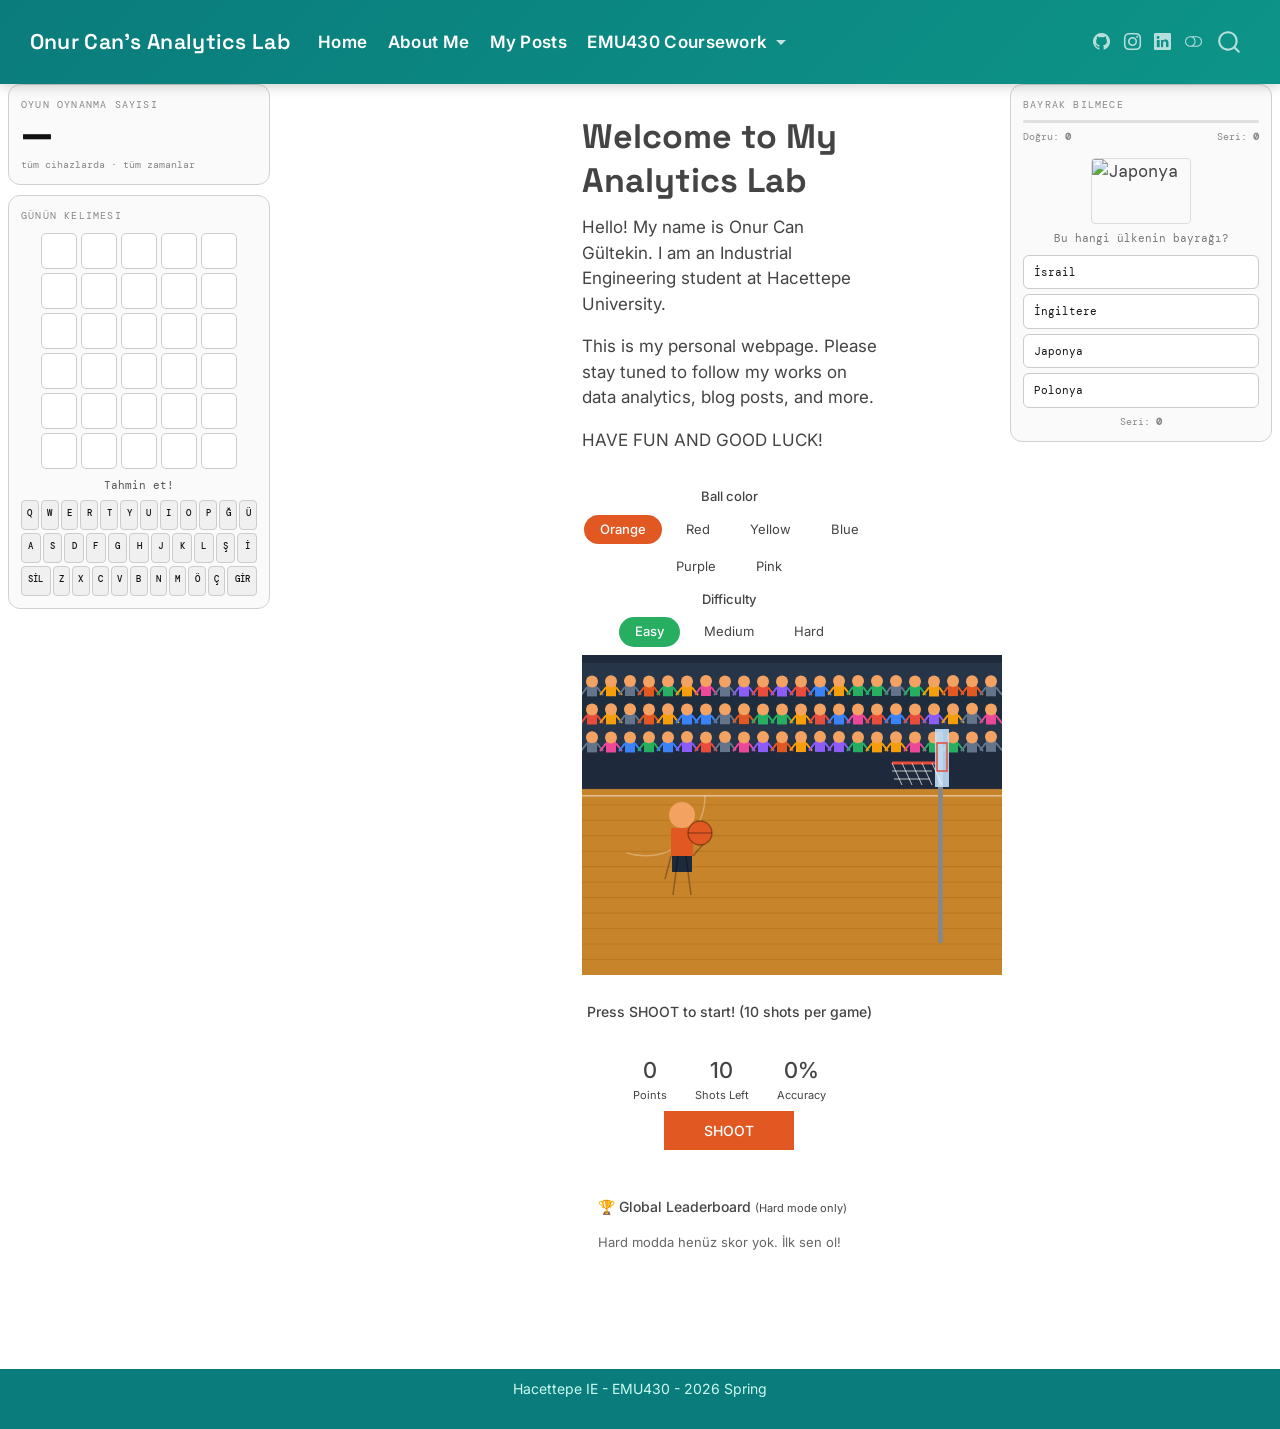
==== commit 74087646: "render website" ====
--- a/docs/index.html
+++ b/docs/index.html
@@ -7,7 +7,7 @@
 <meta name="viewport" content="width=device-width, initial-scale=1.0, user-scalable=yes">
 
 
-<title>Welcome to My Analytics Lab – Onur Can’s Analytics Lab</title>
+<title>Onur Can’s Analytics Lab</title>
 <style>
 /* Default styles provided by pandoc.
 ** See https://pandoc.org/MANUAL.html#variables-for-html for config info.
@@ -297,44 +297,30 @@
     </nav>
 </header>
 <!-- content -->
-<div id="quarto-content" class="quarto-container page-columns page-rows-contents page-layout-article page-navbar">
+<div id="quarto-content" class="quarto-container page-columns page-rows-contents page-layout-full page-navbar">
 <!-- sidebar -->
-  <nav id="quarto-sidebar" class="sidebar collapse collapse-horizontal quarto-sidebar-collapse-item sidebar-navigation docked overflow-auto">
-    
-</nav>
+  
 <div id="quarto-sidebar-glass" class="quarto-sidebar-collapse-item" data-bs-toggle="collapse" data-bs-target=".quarto-sidebar-collapse-item"></div>
 <!-- margin-sidebar -->
     <div id="quarto-margin-sidebar" class="sidebar margin-sidebar zindex-bottom">
     </div>
 <!-- main -->
-<main class="content" id="quarto-document-content">
-
-
-<header id="title-block-header" class="quarto-title-block default">
-<div class="quarto-title">
-<h1 class="title">Welcome to My Analytics Lab</h1>
-</div>
-
-
-
-<div class="quarto-title-meta">
-
-    
-  
-    
-  </div>
-  
-
-
-</header>
-
-
+<main class="content column-page" id="quarto-document-content"><header id="title-block-header" class="quarto-title-block"></header>
+
+
+
+
+
+<style>
+/* Başlık gizle */
+#title-block-header { display: none !important; }
+</style>
+<h1 style="font-size:2rem;font-weight:700;margin:0 0 12px;line-height:1.3;">Welcome to My Analytics Lab</h1>
 <p>Hello! My name is Onur Can Gültekin. I am an Industrial Engineering student at Hacettepe University.</p>
 <p>This is my personal webpage. Please stay tuned to follow my works on data analytics, blog posts, and more.</p>
 <p>HAVE FUN AND GOOD LUCK!</p>
-
 <style>
-#app{max-width:700px;margin:0 auto;padding:1rem 0;font-family:var(--font-sans)}
+#app{max-width:none;margin:0;padding:1rem 0;font-family:var(--font-sans)}
 #canvas{border-radius:var(--border-radius-lg);border:0.5px solid var(--color-border-tertiary);display:block;margin:0 auto;cursor:pointer}
 .section-title{font-size:13px;color:var(--color-text-secondary);margin:0 0 6px;font-weight:500;text-align:center}
 .row{display:flex;gap:8px;justify-content:center;margin:8px 0;flex-wrap:wrap}
@@ -447,45 +433,28 @@
 </div>
 
 <script>
-// ══════════════════════════════════════════════════════════
-//  JSONBin.io Kurulumu — sadece aşağıdaki 2 satırı doldur
-//
-//  1) https://jsonbin.io  →  ücretsiz hesap aç
-//  2) "New Bin" → içine şunu yapıştır: {"scores":[]}  → Create
-//  3) Oluşturulan Bin'in ID'sini (URL'deki uzun kodu) JSONBIN_ID'ye yaz
-//  4) Account → API Keys → Master Key'i JSONBIN_KEY'e yaz
-// ══════════════════════════════════════════════════════════
-const JSONBIN_ID  = '69d43291aaba882197ceddd4'
-const JSONBIN_KEY = '$2a$10$dgmp9aT06xyTnrJhC0GocOqkwzDJYTyTkvcxUUSEei3i56qzq.uWm'
-// ══════════════════════════════════════════════════════════
-
+const JSONBIN_ID  = '69d43291aaba882197ceddd4';
+const JSONBIN_KEY = '$2a$10$dgmp9aT06xyTnrJhC0GocOqkwzDJYTyTkvcxUUSEei3i56qzq.uWm';
 const BIN_URL = `https://api.jsonbin.io/v3/b/${JSONBIN_ID}`;
 
 async function loadLB() {
   try {
-    const r = await fetch(BIN_URL + '/latest', {
-      headers: { 'X-Master-Key': JSONBIN_KEY }
-    });
+    const r = await fetch(BIN_URL + '/latest', { headers: { 'X-Master-Key': JSONBIN_KEY } });
     if (!r.ok) return [];
     const d = await r.json();
     return d.record.scores || [];
   } catch(e) { return []; }
 }
-
 async function saveLB(scores) {
   try {
     await fetch(BIN_URL, {
       method: 'PUT',
-      headers: {
-        'Content-Type': 'application/json',
-        'X-Master-Key': JSONBIN_KEY
-      },
+      headers: { 'Content-Type': 'application/json', 'X-Master-Key': JSONBIN_KEY },
       body: JSON.stringify({ scores })
     });
   } catch(e) {}
 }
 
-// ─── Game state ──────────────────────────────────────────
 const canvas = document.getElementById('canvas'), ctx = canvas.getContext('2d');
 const W = canvas.width, H = canvas.height;
 let ballColor = '#e25822', timerSpeed = 1.4, diffLabel = 'Easy';
@@ -561,6 +530,7 @@
   document.getElementById('shoot-btn').disabled=true;
   document.getElementById('shoot-btn').textContent='GAME OVER';
   setMsg('Game Over!','#e25822');
+  incCount();
   await showEndgameModal();
 }
 
@@ -635,20 +605,17 @@
   if(!name){document.getElementById('modal-status').textContent='Lütfen bir isim gir.';return;}
   document.getElementById('modal-save-btn').disabled=true;
   document.getElementById('modal-status').textContent='Kaydediliyor...';
-
   const data=await loadLB();
   const newEntry={name,score,ts:Date.now()};
   data.push(newEntry);
   data.sort((a,b)=>b.score-a.score);
   const top=data.slice(0,10);
   const madeIt=top.some(r=>r.ts===newEntry.ts);
-
   if(madeIt){
     await saveLB(top);
     scoreSaved=true;
     document.getElementById('modal-status').textContent="İlk 10'dasın! 🎉";
-    renderLB(top);
-    renderModalLB(top,newEntry);
+    renderLB(top);renderModalLB(top,newEntry);
   } else {
     document.getElementById('modal-status').textContent="İlk 10'a giremedin, tekrar dene!";
     renderModalLB(top,null);
@@ -670,12 +637,502 @@
   loadLB().then(renderLB);
 });
 
-// Init
 updateShotDots();redrawStatic();
 setInterval(()=>{if(state==='idle'&&!gameOver)redrawStatic();},50);
 loadLB().then(renderLB);
 </script>
-
+<link rel="preconnect" href="https://fonts.googleapis.com">
+<link href="https://fonts.googleapis.com/css2?family=DM+Mono:wght@400;500&amp;family=Syne:wght@700;800&amp;display=swap" rel="stylesheet">
+
+<style>
+/* ═══════════════════════════════════════════
+   QUARTO LAYOUT — başlık ve içerik düzeltmesi
+═══════════════════════════════════════════ */
+h1.title,
+.title,
+#title-block-header .title {
+  font-size: 2rem !important;
+  line-height: 1.3 !important;
+  white-space: normal !important;
+  word-break: normal !important;
+  overflow-wrap: normal !important;
+  max-width: 100% !important;
+}
+
+/* İçerik alanını sütunlar arasına al */
+#quarto-document-content,
+main.content,
+.quarto-container > .row > .col,
+body > div#quarto-content > div {
+  margin-left: 280px !important;
+  margin-right: 280px !important;
+  max-width: none !important;
+  min-width: 0 !important;
+  box-sizing: border-box !important;
+}
+
+/* ═══════════════════════════════════════════
+   SIDEBAR SÜTUNLAR
+═══════════════════════════════════════════ */
+.sb-col {
+  width: 262px;
+  display: flex;
+  flex-direction: column;
+  gap: 10px;
+  font-family: 'DM Mono', monospace;
+  position: fixed;
+  top: 60px;
+  max-height: calc(100vh - 78px);
+  overflow-y: auto;
+  overflow-x: hidden;
+  z-index: 100;
+  scrollbar-width: none;
+}
+.sb-col::-webkit-scrollbar { display: none; }
+#leftSidebar  { left: 8px; }
+#rightSidebar { right: 8px; }
+
+.sb-card {
+  border: 1px solid #d0d0d0;
+  border-radius: 12px;
+  padding: 12px;
+  background: #fafafa;
+  box-sizing: border-box;
+  width: 100%;
+}
+
+/* Koyu mod */
+@media (prefers-color-scheme: dark) {
+  .sb-card  { background: #1e1e1e; border-color: #333; }
+  .sb-num   { color: #eee !important; }
+  .sb-label,.sb-sub { color: #666 !important; }
+  .w-cell   { background: #111 !important; border-color: #444 !important; color: #eee !important; }
+  .w-cell.correct { background: #3B6D11 !important; color: #fff !important; }
+  .w-cell.present { background: #BA7517 !important; color: #fff !important; }
+  .w-cell.absent  { background: #555 !important; color: #fff !important; }
+  .w-key    { background: #2a2a2a !important; border-color: #444 !important; color: #eee !important; }
+  .w-key.correct  { background: #3B6D11 !important; color: #fff !important; }
+  .w-key.present  { background: #BA7517 !important; color: #fff !important; }
+  .w-key.absent   { background: #555 !important; color: #fff !important; }
+  .f-opt    { background: #1a1a1a !important; border-color: #444 !important; color: #eee !important; }
+  .f-opt:hover:not(:disabled) { background: #2a2a2a !important; }
+  .f-opt.correct { background: #2a4a10 !important; border-color: #639922 !important; color: #c0dd97 !important; }
+  .f-opt.wrong   { background: #4a1010 !important; border-color: #a32d2d !important; color: #f7c1c1 !important; }
+  .f-end h4 { color: #eee !important; }
+  .f-end p  { color: #888 !important; }
+  .f-restart { background: #2a2a2a !important; border-color: #444 !important; color: #eee !important; }
+  .w-msg    { color: #aaa !important; }
+}
+
+/* ── Stat sayacı ── */
+.sb-label { font-size: 10px; letter-spacing: .12em; text-transform: uppercase; color: #888; margin: 0 0 6px; display: block; }
+.sb-num   { font-family: 'Syne', sans-serif; font-size: 34px; font-weight: 800; color: #111; line-height: 1; display: block; }
+.sb-sub   { font-size: 10px; color: #888; margin-top: 5px; display: block; }
+
+/* ── Wordle ── */
+.w-header { font-size: 10px; letter-spacing: .12em; text-transform: uppercase; color: #888; margin: 0 0 10px; }
+.w-grid   { display: flex; flex-direction: column; gap: 4px; margin-bottom: 8px; }
+.w-row    { display: flex; gap: 4px; justify-content: center; }
+.w-cell   {
+  width: 36px; height: 36px;
+  border: 1px solid #ccc; border-radius: 5px;
+  display: flex; align-items: center; justify-content: center;
+  font-family: 'Syne', sans-serif; font-size: 14px; font-weight: 700;
+  color: #111; background: #fff; transition: background .2s;
+}
+.w-cell.active-row { border-color: #444; }
+.w-cell.correct { background: #3B6D11; border-color: #3B6D11; color: #fff; }
+.w-cell.present { background: #BA7517; border-color: #BA7517; color: #fff; }
+.w-cell.absent  { background: #888;    border-color: #888;    color: #fff; }
+.w-msg  { font-size: 11px; text-align: center; min-height: 15px; margin-bottom: 6px; color: #555; }
+.w-msg.ok  { color: #3B6D11; }
+.w-msg.err { color: #a32d2d; }
+
+/* ── Wordle klavye — tam genişlik 3 satır ── */
+.w-kb     { display: flex; flex-direction: column; gap: 3px; margin-top: 4px; width: 100%; }
+.w-kb-row { display: flex; gap: 2px; width: 100%; }
+.w-key {
+  height: 30px;
+  border: 1px solid #ccc; border-radius: 4px;
+  background: #f0f0f0; color: #111;
+  font-family: 'DM Mono', monospace; font-size: 8.5px; font-weight: 500;
+  cursor: pointer; display: flex; align-items: center; justify-content: center;
+  flex: 1; min-width: 0; padding: 0;
+  user-select: none; transition: background .1s;
+}
+.w-key:active { transform: scale(0.95); }
+.w-key.wide    { flex: 1.8; }
+.w-key.correct { background: #3B6D11; border-color: #3B6D11; color: #fff; }
+.w-key.present { background: #BA7517; border-color: #BA7517; color: #fff; }
+.w-key.absent  { background: #aaa;    border-color: #aaa;    color: #fff; }
+
+/* ── Bayrak oyunu ── */
+.f-header   { font-size: 10px; letter-spacing: .12em; text-transform: uppercase; color: #888; margin: 0 0 8px; }
+.f-pbar-wrap{ height: 3px; background: #e0e0e0; border-radius: 2px; margin-bottom: 6px; }
+.f-pbar     { height: 3px; background: #639922; border-radius: 2px; transition: width .3s; }
+.f-score-row{ display: flex; justify-content: space-between; font-size: 10px; color: #888; margin-bottom: 8px; }
+.f-flag-wrap{ display: flex; justify-content: center; align-items: center; padding: 6px 0; min-height: 70px; }
+.f-flag-img { width: 100px; height: 66px; border-radius: 4px; border: 1px solid #ddd; display: block; object-fit: cover; }
+.f-question { font-size: 11px; color: #777; text-align: center; margin-bottom: 8px; }
+.f-opts     { display: flex; flex-direction: column; gap: 5px; }
+.f-opt {
+  padding: 8px 10px; font-size: 11px;
+  font-family: 'DM Mono', monospace;
+  border: 1px solid #ccc; border-radius: 6px;
+  background: #fff; color: #111;
+  cursor: pointer; text-align: left; transition: background .12s;
+}
+.f-opt:hover:not(:disabled) { background: #f0f0f0; }
+.f-opt.correct { background: #c0dd97; border-color: #639922; color: #173404; }
+.f-opt.wrong   { background: #f7c1c1; border-color: #a32d2d; color: #501313; }
+.f-streak-txt  { font-size: 10px; color: #888; text-align: center; margin-top: 6px; }
+.f-end         { text-align: center; padding: 8px 0; }
+.f-end-emoji   { font-size: 32px; margin-bottom: 6px; }
+.f-end h4      { font-family: 'Syne', sans-serif; font-size: 15px; font-weight: 700; color: #111; margin: 0 0 4px; }
+.f-end p       { font-size: 11px; color: #888; margin: 0 0 10px; }
+.f-restart     { width: 100%; padding: 8px; border: 1px solid #ccc; border-radius: 6px; background: #f0f0f0; color: #111; font-family: 'DM Mono', monospace; font-size: 11px; cursor: pointer; }
+.f-restart:hover { background: #e0e0e0; }
+</style>
+
+<!-- SOL SÜTUN -->
+<div class="sb-col" id="leftSidebar">
+  <div class="sb-card">
+    <span class="sb-label">Oyun Oynanma Sayısı</span>
+    <span class="sb-num" id="statNum">...</span>
+    <span class="sb-sub">tüm cihazlarda · tüm zamanlar</span>
+  </div>
+  <div class="sb-card">
+    <div class="w-header">Günün Kelimesi</div>
+    <div class="w-grid" id="wGrid"></div>
+    <div class="w-msg" id="wMsg"></div>
+    <div class="w-kb" id="wKb"></div>
+  </div>
+</div>
+
+<!-- SAĞ SÜTUN -->
+<div class="sb-col" id="rightSidebar">
+  <div class="sb-card">
+    <div class="f-header">Bayrak Bilmece</div>
+    <div class="f-pbar-wrap"><div class="f-pbar" id="fPbar" style="width:0%"></div></div>
+    <div class="f-score-row">
+      <span>Doğru: <b id="fScore">0</b></span>
+      <span>Seri: <b id="fStreak">0</b></span>
+    </div>
+    <div id="fGame"></div>
+  </div>
+</div>
+
+<script>
+/* ══ JSONBin ══ */
+const JSONBIN_KEY2    = '$2a$10$dgmp9aT06xyTnrJhC0GocOqkwzDJYTyTkvcxUUSEei3i56qzq.uWm';
+const COUNTER_BIN_ID  = '69d61374856a6821890e4948';
+
+async function binGet2(id){
+  try{
+    const r=await fetch('https://api.jsonbin.io/v3/b/'+id+'/latest',{headers:{'X-Master-Key':JSONBIN_KEY2}});
+    if(!r.ok)return null;
+    return (await r.json()).record;
+  }catch(e){return null;}
+}
+async function binSet2(id,data){
+  try{
+    await fetch('https://api.jsonbin.io/v3/b/'+id,{
+      method:'PUT',
+      headers:{'Content-Type':'application/json','X-Master-Key':JSONBIN_KEY2},
+      body:JSON.stringify(data)
+    });
+  }catch(e){}
+}
+async function loadCount(){
+  const d=await binGet2(COUNTER_BIN_ID);
+  const el=document.getElementById('statNum');
+  if(el) el.textContent=d?(d.count||0).toLocaleString('tr-TR'):'—';
+}
+/* incCount — sıralı kuyruk ile race condition önlenir */
+let _incQueue = Promise.resolve();
+function incCount(){
+  _incQueue = _incQueue.then(async () => {
+    const d = await binGet2(COUNTER_BIN_ID);
+    if(!d) return;
+    const n = (d.count||0)+1;
+    await binSet2(COUNTER_BIN_ID,{count:n});
+    const el = document.getElementById('statNum');
+    if(el) el.textContent = n.toLocaleString('tr-TR');
+  }).catch(()=>{});
+}
+
+/* ══ WORDLE ══ */
+const WORD_LIST=[
+  'ARABA','BALIK','DENIZ','ELMAS','FENER','GUNES','HIZLI',
+  'ISLAK','KALEM','LIMON','MEYVE','NISAN','PAMUK','RADAR',
+  'SAHIL','ULKER','VAPUR','ZEBRA','ASLAN','BULUT','CICEK',
+  'DUMAN','EKMEK','GITAR','INSAN','KASIM','MASAL','NEHIR',
+  'PIZZA','RENGI','SIMIT','TAKIM','YILAN','ATLAS','BARIS',
+  'CAMUR','DEMIR','EFKAR','FALCI','GUMUS','IKBAL','JAPON',
+  'KADIN','LAHNA','MOTOR','NEFES','OCAGI','PAZAR','TABLO','UZMAN'
+];
+function getDayWord(){
+  const d=new Date();
+  return WORD_LIST[(d.getFullYear()*366+d.getMonth()*31+d.getDate())%WORD_LIST.length];
+}
+const W_TARGET=getDayWord();
+const W_ROWS=6,W_COLS=5;
+let wGuesses=[],wCurrent='',wDone=false,wKeyStates={};
+
+const TR_KB=[
+  ['Q','W','E','R','T','Y','U','I','O','P','Ğ','Ü'],
+  ['A','S','D','F','G','H','J','K','L','Ş','İ'],
+  ['SİL','Z','X','C','V','B','N','M','Ö','Ç','GİR']
+];
+
+function wBuildGrid(){
+  const g=document.getElementById('wGrid');
+  if(!g)return;
+  g.innerHTML='';
+  for(let r=0;r<W_ROWS;r++){
+    const row=document.createElement('div');
+    row.className='w-row';
+    for(let c=0;c<W_COLS;c++){
+      const cell=document.createElement('div');
+      cell.className='w-cell';
+      cell.id='wc'+r+c;
+      row.appendChild(cell);
+    }
+    g.appendChild(row);
+  }
+}
+function wBuildKb(){
+  const kb=document.getElementById('wKb');
+  if(!kb)return;
+  kb.innerHTML='';
+  TR_KB.forEach(row=>{
+    const rd=document.createElement('div');
+    rd.className='w-kb-row';
+    row.forEach(k=>{
+      const b=document.createElement('button');
+      b.className='w-key'+(k.length>1?' wide':'');
+      b.textContent=k;
+      b.dataset.k=k;
+      b.onclick=()=>wPress(k);
+      rd.appendChild(b);
+    });
+    kb.appendChild(rd);
+  });
+}
+function wRenderCurrent(){
+  const r=wGuesses.length;
+  for(let c=0;c<W_COLS;c++){
+    const cell=document.getElementById('wc'+r+c);
+    if(!cell)return;
+    cell.textContent=wCurrent[c]||'';
+    cell.className='w-cell active-row';
+  }
+}
+function wEval(guess){
+  const colors=Array(W_COLS).fill('absent');
+  const tArr=W_TARGET.split(''),used=Array(W_COLS).fill(false);
+  for(let i=0;i<W_COLS;i++){if(guess[i]===W_TARGET[i]){colors[i]='correct';used[i]=true;tArr[i]=null;}}
+  for(let i=0;i<W_COLS;i++){
+    if(colors[i]==='correct')continue;
+    const j=tArr.indexOf(guess[i]);
+    if(j>=0&&!used[j]){colors[i]='present';used[j]=true;tArr[j]=null;}
+  }
+  return colors;
+}
+function wRenderGuess(row,word,colors){
+  for(let c=0;c<W_COLS;c++){
+    const cell=document.getElementById('wc'+row+c);
+    if(!cell)return;
+    cell.textContent=word[c]||'';
+    cell.className='w-cell '+colors[c];
+  }
+}
+function wUpdateKeys(guess,colors){
+  const p={correct:3,present:2,absent:1};
+  guess.split('').forEach((ch,i)=>{
+    if((p[colors[i]]||0)>(wKeyStates[ch]||0))wKeyStates[ch]=p[colors[i]];
+  });
+  document.querySelectorAll('.w-key').forEach(b=>{
+    const k=b.dataset.k;
+    if(!k||k.length>1)return;
+    const s=wKeyStates[k];
+    b.className='w-key'+(s?' '+['','absent','present','correct'][s]:'');
+  });
+}
+function wSetMsg(txt,cls){
+  const m=document.getElementById('wMsg');
+  if(!m)return;
+  m.textContent=txt;
+  m.className='w-msg'+(cls?' '+cls:'');
+}
+function wPress(k){
+  if(wDone)return;
+  if(k==='SİL'){wCurrent=wCurrent.slice(0,-1);wRenderCurrent();return;}
+  if(k==='GİR'){
+    if(wCurrent.length<W_COLS){wSetMsg('5 harf gerekli!','err');return;}
+    const colors=wEval(wCurrent);
+    wRenderGuess(wGuesses.length,wCurrent,colors);
+    wUpdateKeys(wCurrent,colors);
+    wGuesses.push(wCurrent);
+    if(wCurrent===W_TARGET){wDone=true;wSetMsg('Harika! Buldun! 🎉','ok');incCount();return;}
+    if(wGuesses.length>=W_ROWS){wDone=true;wSetMsg('Kelime: '+W_TARGET,'err');incCount();return;}
+    wCurrent='';wSetMsg('');
+    return;
+  }
+  if(wCurrent.length<W_COLS){wCurrent+=k;wRenderCurrent();}
+}
+document.addEventListener('keydown',e=>{
+  if(e.key==='Backspace'){e.preventDefault();wPress('SİL');return;}
+  if(e.key==='Enter'){wPress('GİR');return;}
+  const ch=e.key.toUpperCase();
+  if(ch.length===1&&'ABCÇDEFGĞHIİJKLMNOÖPRSŞTUÜVXYZ'.includes(ch))wPress(ch);
+});
+
+/* ══ BAYRAK OYUNU ══ */
+const FC=[
+  {n:'Türkiye',c:'tr'},{n:'Almanya',c:'de'},{n:'Fransa',c:'fr'},
+  {n:'İtalya',c:'it'},{n:'İspanya',c:'es'},{n:'Japonya',c:'jp'},
+  {n:'Brezilya',c:'br'},{n:'Kanada',c:'ca'},{n:'Avustralya',c:'au'},
+  {n:'Hindistan',c:'in'},{n:'Çin',c:'cn'},{n:'Rusya',c:'ru'},
+  {n:'ABD',c:'us'},{n:'İngiltere',c:'gb'},{n:'Meksika',c:'mx'},
+  {n:'Arjantin',c:'ar'},{n:'G.Kore',c:'kr'},{n:'Hollanda',c:'nl'},
+  {n:'İsveç',c:'se'},{n:'Norveç',c:'no'},{n:'Danimarka',c:'dk'},
+  {n:'Finlandiya',c:'fi'},{n:'İsviçre',c:'ch'},{n:'Avusturya',c:'at'},
+  {n:'Portekiz',c:'pt'},{n:'Yunanistan',c:'gr'},{n:'Polonya',c:'pl'},
+  {n:'Belçika',c:'be'},{n:'Macaristan',c:'hu'},{n:'Romanya',c:'ro'},
+  {n:'Ukrayna',c:'ua'},{n:'Çek Cum.',c:'cz'},{n:'İsrail',c:'il'},
+  {n:'S.Arabistan',c:'sa'},{n:'BAE',c:'ae'},{n:'Mısır',c:'eg'},
+  {n:'G.Afrika',c:'za'},{n:'Nijerya',c:'ng'},{n:'Kenya',c:'ke'},
+  {n:'Pakistan',c:'pk'},{n:'Endonezya',c:'id'},{n:'Tayland',c:'th'},
+  {n:'Vietnam',c:'vn'},{n:'Filipinler',c:'ph'},{n:'Malezya',c:'my'},
+  {n:'Yeni Zelanda',c:'nz'},{n:'Şili',c:'cl'},{n:'Kolombiya',c:'co'},
+  {n:'Peru',c:'pe'},{n:'Fas',c:'ma'}
+];
+function flagUrl(code){return 'https://flagcdn.com/w160/'+code+'.png';}
+
+let fQueue=[],fScore=0,fStreak=0,fCurrent=null,fAnswered=false;
+
+function fShuffle(a){
+  let b=[...a];
+  for(let i=b.length-1;i>0;i--){const j=Math.floor(Math.random()*(i+1));[b[i],b[j]]=[b[j],b[i]];}
+  return b;
+}
+function fStart(){
+  fQueue=fShuffle(FC);fScore=0;fStreak=0;
+  const s=document.getElementById('fScore');
+  const st=document.getElementById('fStreak');
+  const pb=document.getElementById('fPbar');
+  if(s)s.textContent=0;
+  if(st)st.textContent=0;
+  if(pb)pb.style.width='0%';
+  fNext();
+}
+function fNext(){
+  if(fQueue.length===0){fEnd(false);return;}
+  fCurrent=fQueue.pop();fAnswered=false;
+  const done=50-fQueue.length-1;
+  const pb=document.getElementById('fPbar');
+  if(pb)pb.style.width=Math.round((done/50)*100)+'%';
+  const wrongs=fShuffle(FC.filter(c=>c.n!==fCurrent.n)).slice(0,3);
+  const opts=fShuffle([fCurrent,...wrongs]);
+  const fg=document.getElementById('fGame');
+  if(!fg)return;
+  fg.innerHTML=`
+    <div class="f-flag-wrap">
+      <img class="f-flag-img" src="${flagUrl(fCurrent.c)}" alt="${fCurrent.n}" loading="eager">
+    </div>
+    <div class="f-question">Bu hangi ülkenin bayrağı?</div>
+    <div class="f-opts" id="fOpts"></div>
+    <div class="f-streak-txt">Seri: <b id="fStreakLive">${fStreak}</b></div>`;
+  const el=document.getElementById('fOpts');
+  opts.forEach(o=>{
+    const b=document.createElement('button');
+    b.className='f-opt';
+    b.textContent=o.n;
+    b.onclick=()=>fAnswer(b,o.n===fCurrent.n);
+    el.appendChild(b);
+  });
+}
+function fAnswer(btn,correct){
+  if(fAnswered)return;fAnswered=true;
+  document.querySelectorAll('.f-opt').forEach(b=>b.disabled=true);
+  if(correct){
+    btn.classList.add('correct');
+    fScore++;fStreak++;
+    const s=document.getElementById('fScore');
+    const sl=document.getElementById('fStreakLive');
+    const st=document.getElementById('fStreak');
+    if(s)s.textContent=fScore;
+    if(sl)sl.textContent=fStreak;
+    if(st)st.textContent=fStreak;
+    setTimeout(fNext,700);
+  }else{
+    btn.classList.add('wrong');
+    document.querySelectorAll('.f-opt').forEach(b=>{if(b.textContent===fCurrent.n)b.classList.add('correct');});
+    setTimeout(()=>fEnd(true),1300);
+  }
+}
+function fEnd(wrong){
+  const e=fScore===50?'🏆':fScore>=40?'🌟':fScore>=25?'👏':'😅';
+  const fg=document.getElementById('fGame');
+  if(!fg)return;
+  fg.innerHTML=`
+    <div class="f-end">
+      <div class="f-end-emoji">${e}</div>
+      <h4>${fScore}/50 doğru</h4>
+      <p>${wrong?'Seri '+fStreak+' soruda bitti.':'Tüm bayrakları bildin!'}</p>
+      <button class="f-restart" onclick="fStart()">Tekrar Oyna</button>
+    </div>`;
+  incCount();
+}
+
+/* ══ INIT ══ */
+window.addEventListener('load', function() {
+  loadCount();
+  wBuildGrid();
+  wBuildKb();
+  wSetMsg('Tahmin et!');
+  fStart();
+
+  /* Navbar yüksekliğini ölç ve sidebar'ları ona göre konumlandır */
+  const navbar = document.getElementById('quarto-header') || document.querySelector('nav.navbar') || document.querySelector('header');
+  if (navbar) {
+    const navH = navbar.getBoundingClientRect().height;
+    document.getElementById('leftSidebar').style.top  = navH + 'px';
+    document.getElementById('rightSidebar').style.top = navH + 'px';
+  }
+
+  /* Sidebar genişliği: 262px + 8px boşluk = 270px her iki tarafta.
+     Quarto'nun içerik alanını bulmak yerine doğrudan #app ve
+     içindeki tüm içeriği kapsayan wrapper'ı konumlandırıyoruz. */
+  const SB = 278; // sidebar total width including gap
+
+  // Tüm olası Quarto içerik wrapper'larına margin uygula
+  const selectors = [
+    'body > div#quarto-content',
+    '#quarto-document-content',
+    'main#quarto-document-content',
+    'main',
+    '.quarto-container',
+    '.page-full',
+  ];
+
+  selectors.forEach(sel => {
+    const els = document.querySelectorAll(sel);
+    els.forEach(el => {
+      if (el.closest('#leftSidebar') || el.closest('#rightSidebar')) return;
+      if (el.id === 'quarto-header' || el.tagName === 'NAV') return;
+      el.style.cssText += ';max-width:none!important;width:auto!important;margin-left:' + SB + 'px!important;margin-right:' + SB + 'px!important;padding-left:0!important;padding-right:0!important;box-sizing:border-box!important;';
+    });
+  });
+
+  // #app'in genişliğini de sidebar'lara göre ayarla
+  const app = document.getElementById('app');
+  if (app) {
+    app.style.cssText += ';max-width:none!important;width:100%!important;box-sizing:border-box!important;';
+  }
+});
+</script>
 
 
 
